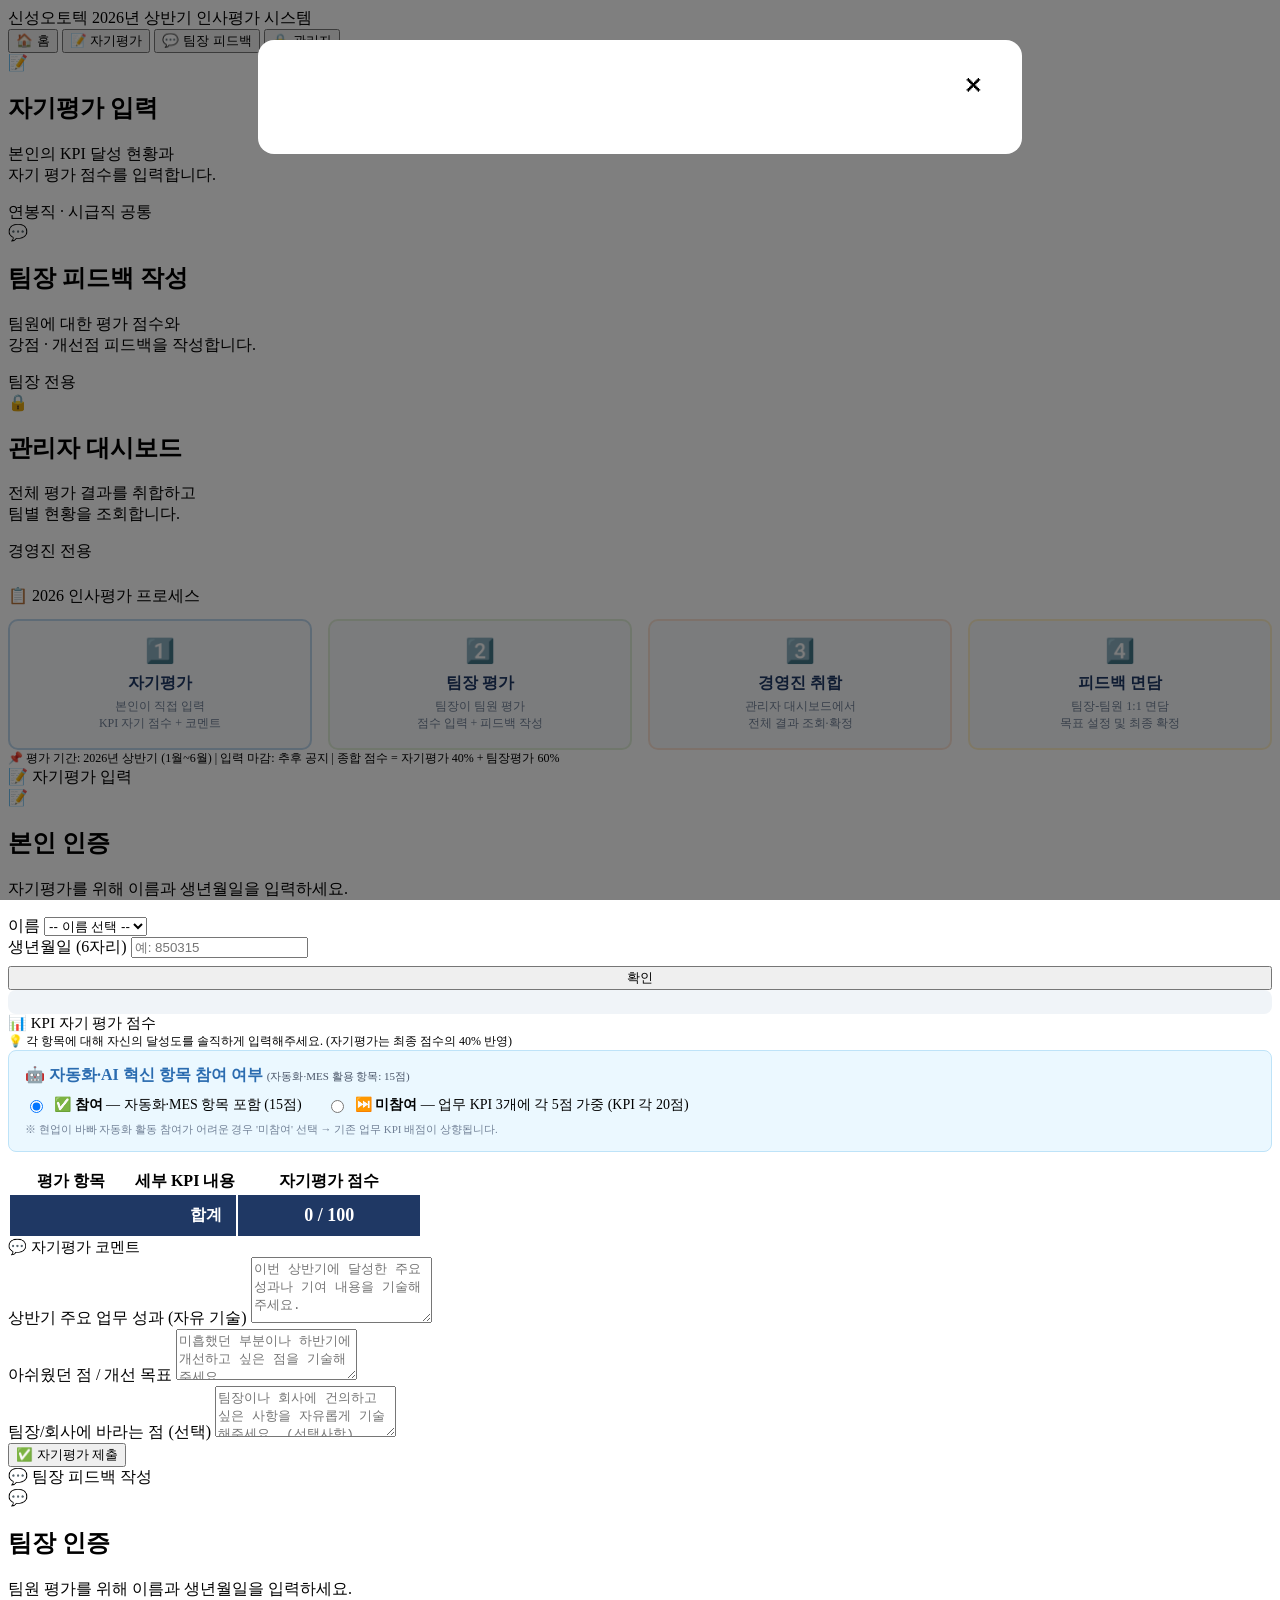
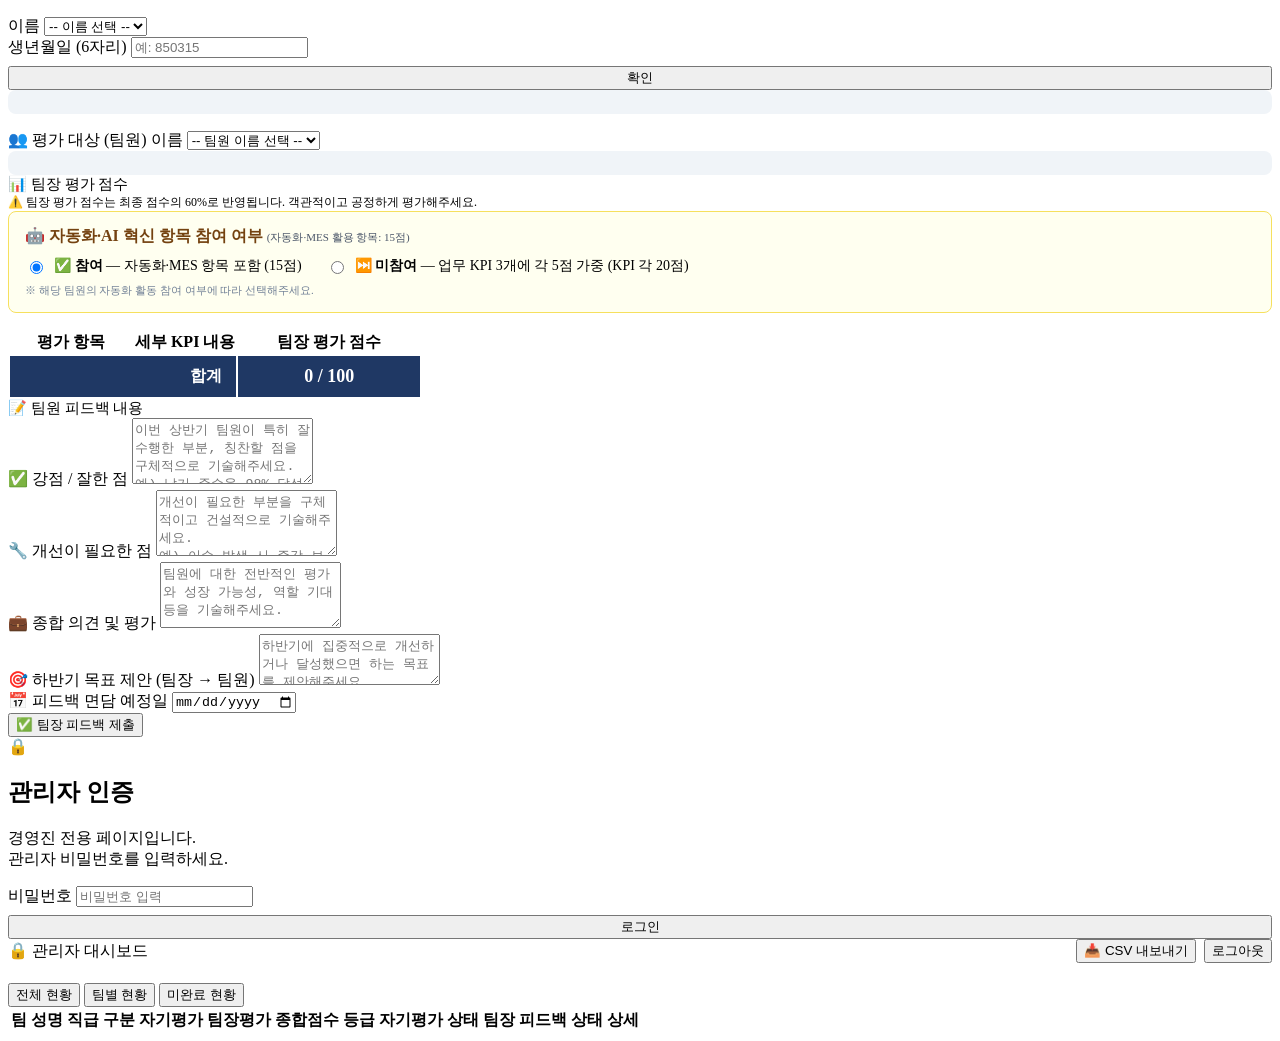
==== eval/index.html @ 7900b5b1 "feat: 인증 시스템 추가 (이름+생년월일) - 자기평가: 이름+생년월일 인증 후 본인 평가 폼만 표시 - 팀장 피드백: 이름+생년월일 인증 (팀장 권한 확인) 후 팀원 평가 -" ====
<!DOCTYPE html>
<html lang="ko">
<head>
  <meta charset="UTF-8">
  <meta name="viewport" content="width=device-width, initial-scale=1.0">
  <title>신성오토텍 2026 인사평가 시스템</title>
  <link rel="stylesheet" href="style.css">
</head>
<body>

<!-- ── 헤더 ─────────────────────────────────────── -->
<header>
  <div class="logo">
    신성오토텍
    <span>2026년 상반기 인사평가 시스템</span>
  </div>
  <nav>
    <button class="active" onclick="showPage('home')">🏠 홈</button>
    <button onclick="showPage('self')">📝 자기평가</button>
    <button onclick="showPage('manager')">💬 팀장 피드백</button>
    <button onclick="showPage('admin')">🔒 관리자</button>
  </nav>
</header>

<!-- ══════════════════════════════════════════════ -->
<!-- 홈 화면                                        -->
<!-- ══════════════════════════════════════════════ -->
<main id="page-home">
  <div class="home-grid">
    <div class="home-card self" onclick="showPage('self')">
      <div class="icon">📝</div>
      <h2>자기평가 입력</h2>
      <p>본인의 KPI 달성 현황과<br>자기 평가 점수를 입력합니다.</p>
      <div class="badge">연봉직 · 시급직 공통</div>
    </div>
    <div class="home-card manager" onclick="showPage('manager')">
      <div class="icon">💬</div>
      <h2>팀장 피드백 작성</h2>
      <p>팀원에 대한 평가 점수와<br>강점 · 개선점 피드백을 작성합니다.</p>
      <div class="badge">팀장 전용</div>
    </div>
    <div class="home-card admin" onclick="showPage('admin')">
      <div class="icon">🔒</div>
      <h2>관리자 대시보드</h2>
      <p>전체 평가 결과를 취합하고<br>팀별 현황을 조회합니다.</p>
      <div class="badge">경영진 전용</div>
    </div>
  </div>

  <!-- 평가 프로세스 안내 -->
  <div class="card" style="margin-top:24px;">
    <div class="section-title" style="font-size:16px;">📋 2026 인사평가 프로세스</div>
    <div style="display:grid;grid-template-columns:repeat(4,1fr);gap:16px;margin-top:12px;">
      <div style="text-align:center;padding:16px;background:#f8fafc;border-radius:10px;border:2px solid #BDD7EE;">
        <div style="font-size:24px;">1️⃣</div>
        <div style="font-weight:bold;color:#1F3864;margin-top:8px;">자기평가</div>
        <div style="font-size:12px;color:#718096;margin-top:4px;">본인이 직접 입력<br>KPI 자기 점수 + 코멘트</div>
      </div>
      <div style="text-align:center;padding:16px;background:#f8fafc;border-radius:10px;border:2px solid #E2EFDA;">
        <div style="font-size:24px;">2️⃣</div>
        <div style="font-weight:bold;color:#1F3864;margin-top:8px;">팀장 평가</div>
        <div style="font-size:12px;color:#718096;margin-top:4px;">팀장이 팀원 평가<br>점수 입력 + 피드백 작성</div>
      </div>
      <div style="text-align:center;padding:16px;background:#f8fafc;border-radius:10px;border:2px solid #FCE4D6;">
        <div style="font-size:24px;">3️⃣</div>
        <div style="font-weight:bold;color:#1F3864;margin-top:8px;">경영진 취합</div>
        <div style="font-size:12px;color:#718096;margin-top:4px;">관리자 대시보드에서<br>전체 결과 조회·확정</div>
      </div>
      <div style="text-align:center;padding:16px;background:#f8fafc;border-radius:10px;border:2px solid #FFF2CC;">
        <div style="font-size:24px;">4️⃣</div>
        <div style="font-weight:bold;color:#1F3864;margin-top:8px;">피드백 면담</div>
        <div style="font-size:12px;color:#718096;margin-top:4px;">팀장-팀원 1:1 면담<br>목표 설정 및 최종 확정</div>
      </div>
    </div>
    <div class="alert alert-info mt-16" style="font-size:12px;">
      📌 평가 기간: 2026년 상반기 (1월~6월) | 입력 마감: 추후 공지 |
      종합 점수 = 자기평가 40% + 팀장평가 60%
    </div>
  </div>
</main>

<!-- ══════════════════════════════════════════════ -->
<!-- 자기평가 입력                                   -->
<!-- ══════════════════════════════════════════════ -->
<main id="page-self" class="hidden">
  <div class="section-title">📝 자기평가 입력</div>

  <!-- 인증 화면 -->
  <div id="self-auth" class="login-wrap">
    <div class="icon">📝</div>
    <h2>본인 인증</h2>
    <p>자기평가를 위해 이름과 생년월일을 입력하세요.</p>
    <div class="form-group" style="text-align:left;">
      <label>이름</label>
      <select id="self-auth-name">
        <option value="">-- 이름 선택 --</option>
      </select>
    </div>
    <div class="form-group" style="text-align:left;">
      <label>생년월일 (6자리)</label>
      <input type="password" id="self-auth-birth" placeholder="예: 850315" maxlength="6"
        onkeydown="if(event.key==='Enter')verifySelf()">
    </div>
    <button class="btn btn-primary" style="width:100%;margin-top:8px;" onclick="verifySelf()">확인</button>
    <div id="self-auth-err" class="hidden alert alert-error mt-8"></div>
  </div>

  <!-- 인증 후 평가 폼 -->
  <div id="self-verified" class="hidden">
    <div class="card">
      <div id="self-person-info" style="background:#f0f4f8;padding:12px 16px;border-radius:8px;font-size:13px;color:#4a5568;"></div>
    </div>

  <div id="self-form-container" class="hidden">
    <div class="card">
      <div class="section-title" style="font-size:15px;">📊 KPI 자기 평가 점수</div>
      <div class="alert alert-info" style="font-size:12px;">
        💡 각 항목에 대해 자신의 달성도를 솔직하게 입력해주세요. (자기평가는 최종 점수의 40% 반영)
      </div>

      <!-- 자동화 항목 선택 토글 (연봉직만 표시) -->
      <div id="self-auto-toggle" class="hidden" style="background:#EBF8FF;border:1px solid #BEE3F8;border-radius:8px;padding:14px 16px;margin-bottom:16px;">
        <div style="font-weight:600;color:#2B6CB0;margin-bottom:10px;">🤖 자동화·AI 혁신 항목 참여 여부 <span style="font-size:11px;font-weight:400;color:#4a5568;">(자동화·MES 활용 항목: 15점)</span></div>
        <div style="display:flex;gap:24px;align-items:center;flex-wrap:wrap;">
          <label style="display:flex;align-items:center;gap:8px;cursor:pointer;font-size:14px;">
            <input type="radio" name="self-auto" value="yes" checked onchange="onAutoToggle('self')">
            <span>✅ <strong>참여</strong> — 자동화·MES 항목 포함 (15점)</span>
          </label>
          <label style="display:flex;align-items:center;gap:8px;cursor:pointer;font-size:14px;">
            <input type="radio" name="self-auto" value="no" onchange="onAutoToggle('self')">
            <span>⏭️ <strong>미참여</strong> — 업무 KPI 3개에 각 5점 가중 (KPI 각 20점)</span>
          </label>
        </div>
        <div style="font-size:11px;color:#718096;margin-top:8px;">※ 현업이 바빠 자동화 활동 참여가 어려운 경우 '미참여' 선택 → 기존 업무 KPI 배점이 상향됩니다.</div>
      </div>

      <table class="kpi-table" id="self-kpi-table">
        <thead>
          <tr>
            <th style="width:30%">평가 항목</th>
            <th>세부 KPI 내용</th>
            <th style="width:180px;text-align:center;">자기평가 점수</th>
          </tr>
        </thead>
        <tbody id="self-kpi-body"></tbody>
        <tfoot>
          <tr style="background:#1F3864;color:white;">
            <td colspan="2" style="text-align:right;padding:10px 14px;font-weight:bold;">합계</td>
            <td style="text-align:center;font-size:18px;font-weight:bold;" id="self-total-display">0 / 100</td>
          </tr>
        </tfoot>
      </table>
    </div>

    <div class="card">
      <div class="section-title" style="font-size:15px;">💬 자기평가 코멘트</div>
      <div class="form-group">
        <label>상반기 주요 업무 성과 (자유 기술)</label>
        <textarea id="self-achievement" rows="4" placeholder="이번 상반기에 달성한 주요 성과나 기여 내용을 기술해주세요."></textarea>
      </div>
      <div class="form-group">
        <label>아쉬웠던 점 / 개선 목표</label>
        <textarea id="self-improvement" rows="3" placeholder="미흡했던 부분이나 하반기에 개선하고 싶은 점을 기술해주세요."></textarea>
      </div>
      <div class="form-group">
        <label>팀장/회사에 바라는 점 (선택)</label>
        <textarea id="self-request" rows="3" placeholder="팀장이나 회사에 건의하고 싶은 사항을 자유롭게 기술해주세요. (선택사항)"></textarea>
      </div>
    </div>

    <div class="text-right">
      <button class="btn btn-success" onclick="submitSelfEval()">✅ 자기평가 제출</button>
    </div>
    <div id="self-submit-msg" class="hidden mt-16"></div>
  </div>
  </div><!-- /self-verified -->
</main>

<!-- ══════════════════════════════════════════════ -->
<!-- 팀장 피드백                                     -->
<!-- ══════════════════════════════════════════════ -->
<main id="page-manager" class="hidden">
  <div class="section-title">💬 팀장 피드백 작성</div>

  <!-- 인증 화면 -->
  <div id="mgr-auth" class="login-wrap">
    <div class="icon">💬</div>
    <h2>팀장 인증</h2>
    <p>팀원 평가를 위해 이름과 생년월일을 입력하세요.</p>
    <div class="form-group" style="text-align:left;">
      <label>이름</label>
      <select id="mgr-auth-name">
        <option value="">-- 이름 선택 --</option>
      </select>
    </div>
    <div class="form-group" style="text-align:left;">
      <label>생년월일 (6자리)</label>
      <input type="password" id="mgr-auth-birth" placeholder="예: 850315" maxlength="6"
        onkeydown="if(event.key==='Enter')verifyManager()">
    </div>
    <button class="btn btn-primary" style="width:100%;margin-top:8px;" onclick="verifyManager()">확인</button>
    <div id="mgr-auth-err" class="hidden alert alert-error mt-8"></div>
  </div>

  <!-- 인증 후 평가 폼 -->
  <div id="mgr-verified" class="hidden">
    <div class="card">
      <div id="mgr-evaluator-info" style="background:#f0f4f8;padding:12px 16px;border-radius:8px;font-size:13px;color:#4a5568;margin-bottom:16px;"></div>
      <div class="form-group">
        <label>👥 평가 대상 (팀원) 이름</label>
        <select id="mgr-target-select" onchange="loadManagerForm()">
          <option value="">-- 팀원 이름 선택 --</option>
        </select>
      </div>
      <div id="mgr-person-info" class="hidden" style="background:#f0f4f8;padding:12px 16px;border-radius:8px;font-size:13px;color:#4a5568;"></div>
    </div>

  <div id="mgr-form-container" class="hidden">
    <!-- 팀장 평가 점수 -->
    <div class="card">
      <div class="section-title" style="font-size:15px;">📊 팀장 평가 점수</div>
      <div class="alert alert-warning" style="font-size:12px;">
        ⚠️ 팀장 평가 점수는 최종 점수의 60%로 반영됩니다. 객관적이고 공정하게 평가해주세요.
      </div>

      <!-- 자동화 항목 선택 토글 (연봉직만 표시) -->
      <div id="mgr-auto-toggle" class="hidden" style="background:#FFFFF0;border:1px solid #F6E05E;border-radius:8px;padding:14px 16px;margin-bottom:16px;">
        <div style="font-weight:600;color:#744210;margin-bottom:10px;">🤖 자동화·AI 혁신 항목 참여 여부 <span style="font-size:11px;font-weight:400;color:#4a5568;">(자동화·MES 활용 항목: 15점)</span></div>
        <div style="display:flex;gap:24px;align-items:center;flex-wrap:wrap;">
          <label style="display:flex;align-items:center;gap:8px;cursor:pointer;font-size:14px;">
            <input type="radio" name="mgr-auto" value="yes" checked onchange="onAutoToggle('mgr')">
            <span>✅ <strong>참여</strong> — 자동화·MES 항목 포함 (15점)</span>
          </label>
          <label style="display:flex;align-items:center;gap:8px;cursor:pointer;font-size:14px;">
            <input type="radio" name="mgr-auto" value="no" onchange="onAutoToggle('mgr')">
            <span>⏭️ <strong>미참여</strong> — 업무 KPI 3개에 각 5점 가중 (KPI 각 20점)</span>
          </label>
        </div>
        <div style="font-size:11px;color:#718096;margin-top:8px;">※ 해당 팀원의 자동화 활동 참여 여부에 따라 선택해주세요.</div>
      </div>

      <table class="kpi-table" id="mgr-kpi-table">
        <thead>
          <tr>
            <th style="width:30%">평가 항목</th>
            <th>세부 KPI 내용</th>
            <th style="width:180px;text-align:center;">팀장 평가 점수</th>
          </tr>
        </thead>
        <tbody id="mgr-kpi-body"></tbody>
        <tfoot>
          <tr style="background:#1F3864;color:white;">
            <td colspan="2" style="text-align:right;padding:10px 14px;font-weight:bold;">합계</td>
            <td style="text-align:center;font-size:18px;font-weight:bold;" id="mgr-total-display">0 / 100</td>
          </tr>
        </tfoot>
      </table>
    </div>

    <!-- 팀장 피드백 텍스트 -->
    <div class="card">
      <div class="section-title" style="font-size:15px;">📝 팀원 피드백 내용</div>

      <div class="form-group">
        <label>✅ 강점 / 잘한 점</label>
        <textarea id="mgr-strengths" rows="4"
          placeholder="이번 상반기 팀원이 특히 잘 수행한 부분, 칭찬할 점을 구체적으로 기술해주세요.
예) 납기 준수율 98% 달성으로 고객 불만 0건 유지, MES 데이터 정확도 향상에 크게 기여함"></textarea>
      </div>

      <div class="form-group">
        <label>🔧 개선이 필요한 점</label>
        <textarea id="mgr-improvements" rows="4"
          placeholder="개선이 필요한 부분을 구체적이고 건설적으로 기술해주세요.
예) 이슈 발생 시 즉각 보고보다는 자체 해결을 시도하는 경향이 있어 공유 속도 개선 필요"></textarea>
      </div>

      <div class="form-group">
        <label>💼 종합 의견 및 평가</label>
        <textarea id="mgr-overall" rows="4"
          placeholder="팀원에 대한 전반적인 평가와 성장 가능성, 역할 기대 등을 기술해주세요."></textarea>
      </div>

      <div class="form-group">
        <label>🎯 하반기 목표 제안 (팀장 → 팀원)</label>
        <textarea id="mgr-goals" rows="3"
          placeholder="하반기에 집중적으로 개선하거나 달성했으면 하는 목표를 제안해주세요.
예) ① 외주 발주 리드타임 20% 단축  ② MES 활용률 90% 이상 유지"></textarea>
      </div>

      <!-- 면담 일정 -->
      <div class="form-group">
        <label>📅 피드백 면담 예정일</label>
        <input type="date" id="mgr-interview-date">
      </div>
    </div>

    <div class="text-right">
      <button class="btn btn-success" onclick="submitManagerFeedback()">✅ 팀장 피드백 제출</button>
    </div>
    <div id="mgr-submit-msg" class="hidden mt-16"></div>
  </div>
  </div><!-- /mgr-verified -->
</main>

<!-- ══════════════════════════════════════════════ -->
<!-- 관리자 대시보드                                  -->
<!-- ══════════════════════════════════════════════ -->
<main id="page-admin" class="hidden">

  <!-- 로그인 화면 -->
  <div id="admin-login" class="login-wrap">
    <div class="icon">🔒</div>
    <h2>관리자 인증</h2>
    <p>경영진 전용 페이지입니다.<br>관리자 비밀번호를 입력하세요.</p>
    <div class="form-group" style="text-align:left;">
      <label>비밀번호</label>
      <input type="password" id="admin-pw" placeholder="비밀번호 입력"
        onkeydown="if(event.key==='Enter')adminLogin()">
    </div>
    <button class="btn btn-primary" style="width:100%;margin-top:8px;" onclick="adminLogin()">로그인</button>
    <div id="admin-login-err" class="hidden alert alert-error mt-8"></div>
  </div>

  <!-- 대시보드 -->
  <div id="admin-dashboard" class="hidden">

    <div style="display:flex;justify-content:space-between;align-items:center;margin-bottom:20px;">
      <div class="section-title" style="margin-bottom:0;">🔒 관리자 대시보드</div>
      <div style="display:flex;gap:8px;">
        <button class="btn btn-outline btn-sm" onclick="exportCSV()">📥 CSV 내보내기</button>
        <button class="btn btn-warning btn-sm" onclick="adminLogout()">로그아웃</button>
      </div>
    </div>

    <!-- 진행 현황 -->
    <div id="admin-status-bar"></div>

    <!-- 통계 카드 -->
    <div class="admin-stats" id="admin-stats"></div>

    <!-- 탭 -->
    <div class="tabs">
      <button class="tab active" onclick="showAdminTab('all')">전체 현황</button>
      <button class="tab" onclick="showAdminTab('team')">팀별 현황</button>
      <button class="tab" onclick="showAdminTab('incomplete')">미완료 현황</button>
    </div>

    <!-- 전체 현황 테이블 -->
    <div id="admin-tab-all" class="card" style="overflow-x:auto;padding:0;">
      <table class="result-table" id="admin-all-table">
        <thead>
          <tr>
            <th>팀</th><th>성명</th><th>직급</th><th>구분</th>
            <th>자기평가</th><th>팀장평가</th><th>종합점수</th><th>등급</th>
            <th>자기평가 상태</th><th>팀장 피드백 상태</th>
            <th>상세</th>
          </tr>
        </thead>
        <tbody id="admin-all-body"></tbody>
      </table>
    </div>

    <!-- 팀별 현황 -->
    <div id="admin-tab-team" class="hidden">
      <div id="admin-team-content"></div>
    </div>

    <!-- 미완료 현황 -->
    <div id="admin-tab-incomplete" class="hidden">
      <div id="admin-incomplete-content"></div>
    </div>

    <!-- 상세 모달 -->
    <div id="detail-modal" class="hidden" style="
      position:fixed;top:0;left:0;width:100%;height:100%;
      background:rgba(0,0,0,0.5);z-index:1000;overflow-y:auto;">
      <div style="max-width:700px;margin:40px auto;background:white;border-radius:16px;padding:32px;">
        <div style="display:flex;justify-content:space-between;align-items:center;margin-bottom:20px;">
          <h2 id="modal-title" style="color:#1F3864;font-size:18px;"></h2>
          <button onclick="closeModal()" style="background:none;border:none;font-size:20px;cursor:pointer;">✕</button>
        </div>
        <div id="modal-content"></div>
      </div>
    </div>
  </div>
</main>

<!-- ══════════════════════════════════════════════ -->
<!-- JavaScript                                      -->
<!-- ══════════════════════════════════════════════ -->
<script src="employees.js"></script>
<script>
// ━━━━━━━━━━━━━━━━━━━━━━━━━━━━━━━━━━━━━━━━━━━━━━
//  Google Apps Script 연동 설정
// ━━━━━━━━━━━━━━━━━━━━━━━━━━━━━━━━━━━━━━━━━━━━━━
// ⚠️ 아래 URL을 본인의 Google Apps Script 웹 앱 URL로 교체하세요
const API_URL = 'https://script.google.com/macros/s/AKfycbziyY3j2JnB69YevEuw2llePTiGo58xx7OzZxs2qzhFDlRB-Mo8vjDxXcd22CAYxP6w/exec';

/** Apps Script GET 요청 (CORS 리다이렉트 대응) */
async function apiGet(action, params = {}) {
  const url = new URL(API_URL);
  url.searchParams.set('action', action);
  Object.entries(params).forEach(([k, v]) => url.searchParams.set(k, v));
  const res = await fetch(url.toString(), { redirect: 'follow' });
  return res.json();
}

/** Apps Script POST 요청 (CORS 리다이렉트 대응) */
async function apiPost(action, body = {}) {
  body.action = action;
  const res = await fetch(API_URL, {
    method: 'POST',
    redirect: 'follow',
    headers: { 'Content-Type': 'text/plain;charset=utf-8' },
    body: JSON.stringify(body)
  });
  return res.json();
}

// 팀별 그룹핑 헬퍼
function getEmployeesByTeam() {
  const teams = {};
  ALL_EMPLOYEES.forEach(e => {
    if (!teams[e.team]) teams[e.team] = [];
    teams[e.team].push(e);
  });
  return teams;
}

// ── 인증 상태 ────────────────────────────────────
let selfVerifiedName = null;   // 자기평가 인증된 사용자
let mgrVerifiedName = null;    // 팀장 인증된 사용자

// ── 페이지 전환 ──────────────────────────────────
function showPage(page) {
  ['home','self','manager','admin'].forEach(p => {
    document.getElementById('page-'+p).classList.toggle('hidden', p !== page);
  });
  document.querySelectorAll('header nav button').forEach((btn, i) => {
    btn.classList.toggle('active', ['home','self','manager','admin'][i] === page);
  });
  if (page === 'self') initSelfAuthPage();
  if (page === 'manager') initMgrAuthPage();
}

// ── 관리자 대시보드 현황바 ─────────────────────────
async function loadAdminStatusBar() {
  try {
    const result = await apiGet('status');
    const data = result.data || {};
    const total = ALL_EMPLOYEES.length;
    let selfDone = 0, mgrDone = 0;
    ALL_EMPLOYEES.forEach(e => {
      if (data[e.name]?.selfDone) selfDone++;
      if (data[e.name]?.managerDone) mgrDone++;
    });
    document.getElementById('admin-status-bar').innerHTML = `
      <div class="status-summary">
        <div class="stat"><div class="num">${total}</div><div class="label">전체 인원</div></div>
        <div class="stat"><div class="num" style="color:#2E75B6">${selfDone}</div><div class="label">자기평가 완료</div></div>
        <div class="stat"><div class="num" style="color:#70AD47">${mgrDone}</div><div class="label">팀장 피드백 완료</div></div>
        <div class="progress-bar-wrap">
          <div class="pb-label">자기평가 진행률 (${selfDone}/${total})</div>
          <div class="progress-bar"><div class="fill self" style="width:${Math.round(selfDone/total*100)}%"></div></div>
          <div class="pb-label">팀장 피드백 진행률 (${mgrDone}/${total})</div>
          <div class="progress-bar"><div class="fill mgr" style="width:${Math.round(mgrDone/total*100)}%"></div></div>
        </div>
      </div>`;
  } catch(e) { /* 조용히 실패 */ }
}

// ── 자기평가 인증 페이지 초기화 ────────────────────
function initSelfAuthPage() {
  const sel = document.getElementById('self-auth-name');
  if (sel.options.length > 1) return;
  ALL_EMPLOYEES.forEach(e => {
    const opt = document.createElement('option');
    opt.value = e.name;
    opt.textContent = `${e.name} (${e.team} / ${e.rank})`;
    sel.appendChild(opt);
  });
}

async function verifySelf() {
  const name = document.getElementById('self-auth-name').value;
  const birth = document.getElementById('self-auth-birth').value;
  if (!name) return alert('이름을 선택해주세요.');
  if (!birth || birth.length !== 6) return alert('생년월일 6자리를 입력해주세요.');

  const errEl = document.getElementById('self-auth-err');
  errEl.classList.add('hidden');

  try {
    const result = await apiPost('verify', { name, birthdate: birth });
    if (result.success) {
      selfVerifiedName = name;
      document.getElementById('self-auth').classList.add('hidden');
      document.getElementById('self-verified').classList.remove('hidden');
      loadSelfFormForUser(name);
    } else {
      errEl.textContent = '❌ ' + (result.error || '인증 실패');
      errEl.classList.remove('hidden');
    }
  } catch(e) {
    errEl.textContent = '❌ 서버 연결 오류';
    errEl.classList.remove('hidden');
  }
}

function loadSelfFormForUser(name) {
  const emp = getEmployee(name);
  if (!emp) return;

  document.getElementById('self-person-info').innerHTML = `
    <span class="tag tag-${emp.type}">${emp.type === 'annual' ? '연봉직' : '시급직'}</span>
    <strong style="margin-left:8px;">${emp.name}</strong> ${emp.rank} — ${emp.team}`;
  document.getElementById('self-form-container').classList.remove('hidden');

  const autoToggle = document.getElementById('self-auto-toggle');
  if (emp.type === 'annual') {
    autoToggle.classList.remove('hidden');
    document.querySelector('input[name="self-auto"][value="yes"]').checked = true;
  } else {
    autoToggle.classList.add('hidden');
  }

  const criteria = getEffectiveCriteria(emp, 'self');
  renderKpiTable('self-kpi-body', 'self-total-display', criteria, 'self');
  document.getElementById('self-submit-msg').classList.add('hidden');
}

function renderKpiTable(tbodyId, totalId, criteria, prefix) {
  const tbody = document.getElementById(tbodyId);
  tbody.innerHTML = '';
  criteria.forEach(item => {
    const catClass = item.category
      ? item.category.replace(' ', '')
      : (item.id.startsWith('h') ? '사훈ESG' : '직무역량');
    const grades = [
      { g:'S', label:'탁월', pct:1.0,  color:'#1a6634' },
      { g:'A', label:'우수', pct:0.8,  color:'#2E75B6' },
      { g:'B', label:'양호', pct:0.6,  color:'#5a6ea8' },
      { g:'C', label:'보통', pct:0.4,  color:'#7F6000' },
      { g:'D', label:'미흡', pct:0.2,  color:'#C00000' },
    ];
    const gradeButtons = grades.map(gd => {
      const pts = Math.round(item.max * gd.pct);
      return `<button class="grade-btn" data-grade="${gd.g}" data-pts="${pts}"
        style="--gc:${gd.color}"
        onclick="selectGrade('${prefix}','${item.id}',${pts},this)">
        <span class="g-letter">${gd.g}</span>
        <span class="g-label">${gd.label}</span>
        <span class="g-pts">${pts}점</span>
      </button>`;
    }).join('');

    tbody.insertAdjacentHTML('beforeend', `
      <tr>
        <td>
          <span class="category-badge ${catClass}">${item.label}</span>
          <div style="font-size:10px;color:#a0aec0;margin-top:4px;">만점 ${item.max}점</div>
        </td>
        <td style="color:#4a5568;font-size:12px;">${item.desc}</td>
        <td>
          <div class="grade-row">${gradeButtons}</div>
          <div class="grade-selected" id="${prefix}-selected-${item.id}">
            — 미선택 —
          </div>
          <input type="hidden" id="${prefix}-input-${item.id}" value="0">
        </td>
      </tr>`);
  });
  updateTotal(prefix, totalId, criteria);
}

function selectGrade(prefix, id, pts, btn) {
  const row = btn.closest('tr');
  row.querySelectorAll('.grade-btn').forEach(b => b.classList.remove('selected'));
  btn.classList.add('selected');

  document.getElementById(`${prefix}-input-${id}`).value = pts;

  const selEl = document.getElementById(`${prefix}-selected-${id}`);
  const grade = btn.dataset.grade;
  const gradeColors = {S:'#1a6634',A:'#2E75B6',B:'#5a6ea8',C:'#7F6000',D:'#C00000'};
  selEl.innerHTML = `<span style="color:${gradeColors[grade]};font-weight:700;">${grade}등급</span> <span style="color:#555;">${pts}점 선택됨</span>`;

  updateTotal(prefix, prefix === 'self' ? 'self-total-display' : 'mgr-total-display',
    getCurrentCriteria(prefix));
}

function getCurrentCriteria(prefix) {
  const name = prefix === 'self' ? selfVerifiedName : document.getElementById('mgr-target-select').value;
  const emp = getEmployee(name);
  if (!emp) return [];
  return getEffectiveCriteria(emp, prefix);
}

function getEffectiveCriteria(emp, prefix) {
  if (emp.type !== 'annual') return HOURLY_CRITERIA;

  const radioName = prefix === 'self' ? 'self-auto' : 'mgr-auto';
  const autoRadio = document.querySelector(`input[name="${radioName}"]:checked`);
  const isAuto = !autoRadio || autoRadio.value === 'yes';

  if (isAuto) return emp.kpis;

  return emp.kpis
    .filter(item => item.id !== 'mes')
    .map(item => {
      if (['kpi1','kpi2','kpi3'].includes(item.id)) {
        return { ...item, max: item.max + 5 };
      }
      return item;
    });
}

function onAutoToggle(prefix) {
  const name = prefix === 'self' ? selfVerifiedName : document.getElementById('mgr-target-select').value;
  const emp = getEmployee(name);
  if (!emp || emp.type !== 'annual') return;

  const tbodyId = prefix === 'self' ? 'self-kpi-body' : 'mgr-kpi-body';
  const totalId = prefix === 'self' ? 'self-total-display' : 'mgr-total-display';
  const criteria = getEffectiveCriteria(emp, prefix);
  renderKpiTable(tbodyId, totalId, criteria, prefix);
}

function updateTotal(prefix, totalId, criteria) {
  let total = 0, maxTotal = 0;
  criteria.forEach(item => {
    total += parseInt(document.getElementById(`${prefix}-input-${item.id}`)?.value || 0);
    maxTotal += item.max;
  });
  const el = document.getElementById(totalId);
  if (el) {
    el.textContent = `${total} / ${maxTotal}`;
    el.style.color = total >= 90 ? '#375623' : total >= 75 ? '#2E75B6' : total >= 60 ? '#7F6000' : '#E53E3E';
  }
}

// ── 자기평가 제출 ────────────────────────────────
async function submitSelfEval() {
  const name = selfVerifiedName;
  const emp = getEmployee(name);
  if (!emp) return alert('인증 정보가 없습니다. 다시 로그인해주세요.');

  const criteria = getEffectiveCriteria(emp, 'self');
  const scores = {};
  criteria.forEach(item => {
    scores[item.id] = parseInt(document.getElementById(`self-input-${item.id}`)?.value || 0);
  });

  const autoRadio = document.querySelector('input[name="self-auto"]:checked');
  const autoParticipation = emp.type !== 'annual' ? null : (!autoRadio || autoRadio.value === 'yes');

  const payload = {
    name,
    team: emp.team,
    rank: emp.rank,
    type: emp.type,
    scores,
    autoParticipation,
    comment: {
      achievement: document.getElementById('self-achievement').value,
      improvement: document.getElementById('self-improvement').value,
      request:     document.getElementById('self-request').value,
    },
    timestamp: new Date().toISOString()
  };

  try {
    const result = await apiPost('self-eval', payload);
    const msgEl = document.getElementById('self-submit-msg');
    if (result.success) {
      msgEl.className = 'alert alert-success';
      msgEl.textContent = `✅ ${result.message}`;
      msgEl.classList.remove('hidden');
      window.scrollTo(0, 0);
    } else {
      msgEl.className = 'alert alert-error';
      msgEl.textContent = `❌ 오류: ${result.error}`;
      msgEl.classList.remove('hidden');
    }
  } catch(e) {
    alert('서버 연결 오류. Google Apps Script 웹 앱 URL을 확인하세요.\n\n' + e.message);
  }
}

// ── 팀장 인증 페이지 초기화 ─────────────────────
function initMgrAuthPage() {
  const sel = document.getElementById('mgr-auth-name');
  if (sel.options.length > 1) return;
  ALL_EMPLOYEES.forEach(e => {
    const opt = document.createElement('option');
    opt.value = e.name;
    opt.textContent = `${e.name} (${e.team} / ${e.rank})`;
    sel.appendChild(opt);
  });
}

async function verifyManager() {
  const name = document.getElementById('mgr-auth-name').value;
  const birth = document.getElementById('mgr-auth-birth').value;
  if (!name) return alert('이름을 선택해주세요.');
  if (!birth || birth.length !== 6) return alert('생년월일 6자리를 입력해주세요.');

  const errEl = document.getElementById('mgr-auth-err');
  errEl.classList.add('hidden');

  try {
    const result = await apiPost('verify', { name, birthdate: birth });
    if (result.success) {
      if (result.role !== '팀장') {
        errEl.textContent = '❌ 팀장 권한이 없습니다. 관리자에게 문의하세요.';
        errEl.classList.remove('hidden');
        return;
      }
      mgrVerifiedName = name;
      document.getElementById('mgr-auth').classList.add('hidden');
      document.getElementById('mgr-verified').classList.remove('hidden');
      loadManagerTargetList(name);
    } else {
      errEl.textContent = '❌ ' + (result.error || '인증 실패');
      errEl.classList.remove('hidden');
    }
  } catch(e) {
    errEl.textContent = '❌ 서버 연결 오류';
    errEl.classList.remove('hidden');
  }
}

function loadManagerTargetList(evaluatorName) {
  const emp = getEmployee(evaluatorName);
  document.getElementById('mgr-evaluator-info').innerHTML = `
    <strong>👤 평가자:</strong>
    <span class="tag tag-${emp.type}">${emp.type === 'annual' ? '연봉직' : '시급직'}</span>
    <strong style="margin-left:8px;">${emp.name}</strong> ${emp.rank} — ${emp.team}`;

  // 팀원 목록 생성 (같은 팀 우선, 나머지 전체)
  const targSel = document.getElementById('mgr-target-select');
  targSel.innerHTML = '<option value="">-- 팀원 이름 선택 --</option>';

  const myTeam = emp.team;
  const teamMembers = ALL_EMPLOYEES.filter(e => e.team === myTeam && e.name !== evaluatorName);
  const others = ALL_EMPLOYEES.filter(e => e.team !== myTeam && e.name !== evaluatorName);

  if (teamMembers.length > 0) {
    const grp1 = document.createElement('optgroup');
    grp1.label = `📌 ${myTeam} (내 팀)`;
    teamMembers.forEach(e => {
      const opt = document.createElement('option');
      opt.value = e.name;
      opt.textContent = `${e.name} (${e.rank})`;
      grp1.appendChild(opt);
    });
    targSel.appendChild(grp1);
  }

  if (others.length > 0) {
    const grp2 = document.createElement('optgroup');
    grp2.label = '기타 부서';
    others.forEach(e => {
      const opt = document.createElement('option');
      opt.value = e.name;
      opt.textContent = `${e.name} (${e.team} / ${e.rank})`;
      grp2.appendChild(opt);
    });
    targSel.appendChild(grp2);
  }
}

function loadManagerForm() {
  const name = document.getElementById('mgr-target-select').value;
  const emp = getEmployee(name);
  if (!emp) {
    document.getElementById('mgr-person-info').classList.add('hidden');
    document.getElementById('mgr-form-container').classList.add('hidden');
    return;
  }

  document.getElementById('mgr-person-info').innerHTML = `
    <span class="tag tag-${emp.type}">${emp.type === 'annual' ? '연봉직' : '시급직'}</span>
    <strong style="margin-left:8px;">${emp.name}</strong> ${emp.rank} — ${emp.team}
    <span style="margin-left:16px;color:#718096;font-size:12px;">※ 평가 대상자의 KPI 항목입니다</span>`;
  document.getElementById('mgr-person-info').classList.remove('hidden');
  document.getElementById('mgr-form-container').classList.remove('hidden');

  const mgrAutoToggle = document.getElementById('mgr-auto-toggle');
  if (emp.type === 'annual') {
    mgrAutoToggle.classList.remove('hidden');
    document.querySelector('input[name="mgr-auto"][value="yes"]').checked = true;
  } else {
    mgrAutoToggle.classList.add('hidden');
  }

  const criteria = getEffectiveCriteria(emp, 'mgr');
  renderKpiTable('mgr-kpi-body', 'mgr-total-display', criteria, 'mgr');
  document.getElementById('mgr-submit-msg').classList.add('hidden');
}

// ── 팀장 피드백 제출 ─────────────────────────────
async function submitManagerFeedback() {
  const evaluatorName = mgrVerifiedName;
  const targetName    = document.getElementById('mgr-target-select').value;
  const emp = getEmployee(targetName);

  if (!evaluatorName) return alert('팀장 인증이 필요합니다. 다시 로그인해주세요.');
  if (!targetName) return alert('평가 대상자(팀원) 이름을 선택해주세요.');

  const criteria = getEffectiveCriteria(emp, 'mgr');
  const scores = {};
  criteria.forEach(item => {
    scores[item.id] = parseInt(document.getElementById(`mgr-input-${item.id}`)?.value || 0);
  });

  const mgrAutoRadio = document.querySelector('input[name="mgr-auto"]:checked');
  const autoParticipation = emp.type !== 'annual' ? null : (!mgrAutoRadio || mgrAutoRadio.value === 'yes');

  const payload = {
    evaluatorName, targetName,
    targetTeam: emp.team,
    targetRank: emp.rank,
    targetType: emp.type,
    scores,
    autoParticipation,
    strengths:     document.getElementById('mgr-strengths').value,
    improvements:  document.getElementById('mgr-improvements').value,
    overall:       document.getElementById('mgr-overall').value,
    goals:         document.getElementById('mgr-goals').value,
    interviewDate: document.getElementById('mgr-interview-date').value,
    timestamp:     new Date().toISOString()
  };

  try {
    const result = await apiPost('manager-feedback', payload);
    const msgEl = document.getElementById('mgr-submit-msg');
    if (result.success) {
      msgEl.className = 'alert alert-success';
      msgEl.textContent = `✅ ${result.message}`;
      msgEl.classList.remove('hidden');
      window.scrollTo(0, 0);
    } else {
      msgEl.className = 'alert alert-error';
      msgEl.textContent = `❌ 오류: ${result.error}`;
      msgEl.classList.remove('hidden');
    }
  } catch(e) {
    alert('서버 연결 오류. Google Apps Script 웹 앱 URL을 확인하세요.\n\n' + e.message);
  }
}

// ── 관리자 로그인 ─────────────────────────────────
let adminToken = null;

async function adminLogin() {
  const pw = document.getElementById('admin-pw').value;
  try {
    const result = await apiPost('admin-login', { password: pw });
    if (result.success) {
      adminToken = result.token;
      document.getElementById('admin-login').classList.add('hidden');
      document.getElementById('admin-dashboard').classList.remove('hidden');
      loadAdminDashboard();
    } else {
      const err = document.getElementById('admin-login-err');
      err.textContent = '❌ ' + (result.error || '비밀번호가 올바르지 않습니다.');
      err.classList.remove('hidden');
    }
  } catch(e) {
    alert('서버 연결 오류. Google Apps Script 웹 앱 URL을 확인하세요.\n\n' + e.message);
  }
}

function adminLogout() {
  adminToken = null;
  document.getElementById('admin-login').classList.remove('hidden');
  document.getElementById('admin-dashboard').classList.add('hidden');
  document.getElementById('admin-pw').value = '';
}

// ── Google Sheets 응답 → 렌더링 형식 변환 ──────────
function transformAdminData(selfEvals, mgrEvals) {
  const evaluations = {};

  selfEvals.forEach(row => {
    const name = row['성명'];
    if (!name) return;
    evaluations[name] = evaluations[name] || {};
    evaluations[name].selfEval = {
      submitted: true,
      scores: {
        mes:  Number(row['MES/자동화']) || 0,
        kpi1: Number(row['KPI1'])      || 0,
        kpi2: Number(row['KPI2'])      || 0,
        kpi3: Number(row['KPI3'])      || 0,
        h1:   Number(row['사훈1'])     || 0,
        h2:   Number(row['사훈2'])     || 0,
        h3:   Number(row['사훈3'])     || 0,
      },
      total: Number(row['합계']) || 0,
      comment: {
        achievement: row['주요성과'] || '',
        improvement: row['아쉬운점'] || '',
        request:     row['건의사항'] || '',
      },
      timestamp: row['제출시간'] || '',
    };
  });

  mgrEvals.forEach(row => {
    const name = row['피평가자'];
    if (!name) return;
    evaluations[name] = evaluations[name] || {};
    evaluations[name].managerEval = {
      submitted: true,
      evaluatorName: row['평가자'] || '',
      scores: {
        mes:  Number(row['MES/자동화']) || 0,
        kpi1: Number(row['KPI1'])      || 0,
        kpi2: Number(row['KPI2'])      || 0,
        kpi3: Number(row['KPI3'])      || 0,
        h1:   Number(row['사훈1'])     || 0,
        h2:   Number(row['사훈2'])     || 0,
        h3:   Number(row['사훈3'])     || 0,
      },
      total:        Number(row['합계']) || 0,
      strengths:    row['강점']      || '',
      improvements: row['개선점']    || '',
      overall:      row['종합의견']  || '',
      goals:        row['하반기목표'] || '',
      interviewDate: row['면담예정일'] || '',
      timestamp:    row['제출시간'] || '',
    };
  });

  return { evaluations };
}

// ── 관리자 대시보드 로드 ──────────────────────────
async function loadAdminDashboard() {
  try {
    loadAdminStatusBar();
    const result = await apiGet('admin-results');
    const data = result.data || { selfEvals: [], mgrEvals: [] };
    const transformed = transformAdminData(data.selfEvals || [], data.mgrEvals || []);
    renderAdminStats(transformed);
    renderAdminAll(transformed);
    renderAdminTeam(transformed);
    renderAdminIncomplete(transformed);
  } catch(e) {
    console.error('[대시보드 로드 오류]', e);
  }
}

function calcScores(evalData) {
  if (!evalData?.submitted) return null;
  if (evalData.total != null) return Number(evalData.total);
  if (!evalData.scores) return null;
  return Object.values(evalData.scores).reduce((a, b) => a + Number(b), 0);
}

function getGrade(score) {
  if (score === null || score === undefined || isNaN(score)) return '-';
  if (score >= 95) return 'S';
  if (score >= 85) return 'A';
  if (score >= 75) return 'B';
  if (score >= 65) return 'C';
  return 'D';
}

function renderAdminStats(data) {
  const total = ALL_EMPLOYEES.length;
  let selfDone = 0, mgrDone = 0, bothDone = 0;
  ALL_EMPLOYEES.forEach(e => {
    const d = data.evaluations[e.name];
    const s = d?.selfEval?.submitted;
    const m = d?.managerEval?.submitted;
    if (s) selfDone++;
    if (m) mgrDone++;
    if (s && m) bothDone++;
  });

  document.getElementById('admin-stats').innerHTML = `
    <div class="admin-stat-card blue">
      <div class="big-num">${total}</div><div class="label">전체 평가 대상</div>
    </div>
    <div class="admin-stat-card green">
      <div class="big-num">${selfDone}</div><div class="label">자기평가 완료</div>
    </div>
    <div class="admin-stat-card orange">
      <div class="big-num">${mgrDone}</div><div class="label">팀장 피드백 완료</div>
    </div>
    <div class="admin-stat-card ${bothDone===total?'green':'red'}">
      <div class="big-num">${bothDone}</div><div class="label">최종 완료 (양쪽 모두)</div>
    </div>`;
}

function renderAdminAll(data) {
  const tbody = document.getElementById('admin-all-body');
  tbody.innerHTML = '';
  ALL_EMPLOYEES.forEach(emp => {
    const d = data.evaluations[emp.name] || {};
    const selfScore = calcScores(d.selfEval);
    const mgrScore  = calcScores(d.managerEval);
    const combined  = (selfScore !== null && mgrScore !== null)
      ? Math.round(selfScore * 0.4 + mgrScore * 0.6) : null;
    const grade = getGrade(combined);

    tbody.insertAdjacentHTML('beforeend', `
      <tr>
        <td>${emp.team}</td>
        <td><strong>${emp.name}</strong></td>
        <td>${emp.rank}</td>
        <td><span class="tag tag-${emp.type}">${emp.type==='annual'?'연봉':'시급'}</span></td>
        <td>${selfScore !== null ? `<span class="score-${getScoreClass(selfScore)}">${selfScore}점</span>` : '-'}</td>
        <td>${mgrScore  !== null ? `<span class="score-${getScoreClass(mgrScore)}">${mgrScore}점</span>`  : '-'}</td>
        <td>${combined  !== null ? `<strong>${combined}점</strong>` : '-'}</td>
        <td>${combined !== null ? `<span class="grade ${grade}">${grade}</span>` : '-'}</td>
        <td>${d.selfEval?.submitted ? '<span class="done-check">✅</span>' : '<span class="pending-icon">⏳</span>'}</td>
        <td>${d.managerEval?.submitted ? '<span class="done-check">✅</span>' : '<span class="pending-icon">⏳</span>'}</td>
        <td><button class="btn btn-outline btn-sm" onclick="showDetail('${emp.name}')">상세</button></td>
      </tr>`);
  });
}

function getScoreClass(s) {
  if (s >= 90) return 'excellent';
  if (s >= 75) return 'good';
  if (s >= 60) return 'average';
  return 'poor';
}

function renderAdminTeam(data) {
  const teams = getEmployeesByTeam();
  let html = '';
  Object.entries(teams).forEach(([team, emps]) => {
    let scores = [];
    emps.forEach(emp => {
      const d = data.evaluations[emp.name] || {};
      const s = calcScores(d.selfEval);
      const m = calcScores(d.managerEval);
      const c = (s !== null && m !== null) ? Math.round(s*0.4+m*0.6) : null;
      if (c !== null) scores.push(c);
    });
    const avg = scores.length ? Math.round(scores.reduce((a,b)=>a+b,0)/scores.length) : '-';
    html += `
      <div class="card" style="margin-bottom:16px;">
        <div style="display:flex;justify-content:space-between;align-items:center;margin-bottom:12px;">
          <strong style="font-size:15px;color:#1F3864;">${team}</strong>
          <span style="font-size:13px;color:#718096;">
            ${emps.length}명 | 팀 평균: <strong style="color:#1F3864;">${avg}점</strong>
          </span>
        </div>
        <div style="display:flex;flex-wrap:wrap;gap:8px;">
          ${emps.map(emp => {
            const d = data.evaluations[emp.name] || {};
            const s = calcScores(d.selfEval);
            const m = calcScores(d.managerEval);
            const c = (s!==null&&m!==null) ? Math.round(s*0.4+m*0.6) : null;
            const g = getGrade(c);
            return `<div style="background:#f8fafc;border:1px solid #e2e8f0;border-radius:8px;padding:10px 14px;min-width:140px;">
              <div style="font-weight:bold;font-size:13px;">${emp.name}</div>
              <div style="font-size:11px;color:#718096;">${emp.rank}</div>
              <div style="margin-top:6px;">
                ${c!==null ? `<span class="grade ${g}" style="font-size:14px;">${g}</span>
                <span style="font-size:13px;margin-left:6px;font-weight:bold;">${c}점</span>` : '<span style="color:#a0aec0;font-size:12px;">미완료</span>'}
              </div>
            </div>`;
          }).join('')}
        </div>
      </div>`;
  });
  document.getElementById('admin-team-content').innerHTML = html;
}

function renderAdminIncomplete(data) {
  const incomplete = ALL_EMPLOYEES.filter(emp => {
    const d = data.evaluations[emp.name] || {};
    return !d.selfEval?.submitted || !d.managerEval?.submitted;
  });

  if (incomplete.length === 0) {
    document.getElementById('admin-incomplete-content').innerHTML =
      '<div class="alert alert-success">🎉 모든 인원의 평가가 완료되었습니다!</div>';
    return;
  }

  let rows = '';
  incomplete.forEach(emp => {
    const d = data.evaluations[emp.name] || {};
    rows += `
      <tr>
        <td>${emp.team}</td><td><strong>${emp.name}</strong></td><td>${emp.rank}</td>
        <td>${d.selfEval?.submitted ? '✅' : '⏳ 미완료'}</td>
        <td>${d.managerEval?.submitted ? '✅' : '⏳ 미완료'}</td>
      </tr>`;
  });

  document.getElementById('admin-incomplete-content').innerHTML = `
    <div class="alert alert-warning">⚠️ 미완료 인원: ${incomplete.length}명</div>
    <div class="card" style="overflow-x:auto;padding:0;">
      <table class="result-table">
        <thead><tr><th>팀</th><th>성명</th><th>직급</th><th>자기평가</th><th>팀장 피드백</th></tr></thead>
        <tbody>${rows}</tbody>
      </table>
    </div>`;
}

// ── 상세 모달 ─────────────────────────────────────
let adminData = null;
async function showDetail(name) {
  if (!adminData) {
    const result = await apiGet('admin-results');
    const data = result.data || { selfEvals: [], mgrEvals: [] };
    adminData = transformAdminData(data.selfEvals || [], data.mgrEvals || []);
  }
  const emp = getEmployee(name);
  const d = adminData.evaluations[name] || {};
  const criteria = emp.type === 'annual' ? emp.kpis : HOURLY_CRITERIA;

  const selfTotal = calcScores(d.selfEval);
  const mgrTotal  = calcScores(d.managerEval);
  const combined  = (selfTotal!==null&&mgrTotal!==null) ? Math.round(selfTotal*0.4+mgrTotal*0.6) : null;

  let kpiRows = '';
  criteria.forEach(item => {
    const ss = d.selfEval?.scores?.[item.id] ?? '-';
    const ms = d.managerEval?.scores?.[item.id] ?? '-';
    kpiRows += `<tr>
      <td>${item.label}</td>
      <td style="text-align:center;">${ss} / ${item.max}</td>
      <td style="text-align:center;">${ms} / ${item.max}</td>
    </tr>`;
  });

  document.getElementById('modal-title').textContent = `${name} (${emp.team} / ${emp.rank}) 상세 결과`;
  document.getElementById('modal-content').innerHTML = `
    <div style="display:grid;grid-template-columns:repeat(3,1fr);gap:12px;margin-bottom:20px;">
      <div style="text-align:center;padding:16px;background:#f0f4f8;border-radius:10px;">
        <div style="font-size:24px;font-weight:bold;color:#2E75B6;">${selfTotal ?? '-'}점</div>
        <div style="font-size:12px;color:#718096;">자기평가 (40%)</div>
      </div>
      <div style="text-align:center;padding:16px;background:#f0f4f8;border-radius:10px;">
        <div style="font-size:24px;font-weight:bold;color:#70AD47;">${mgrTotal ?? '-'}점</div>
        <div style="font-size:12px;color:#718096;">팀장평가 (60%)</div>
      </div>
      <div style="text-align:center;padding:16px;background:#1F3864;border-radius:10px;">
        <div style="font-size:28px;font-weight:bold;color:white;">${combined ?? '-'}점</div>
        <div style="font-size:12px;color:#BDD7EE;">종합 점수 / 등급: ${getGrade(combined)}</div>
      </div>
    </div>

    <table class="kpi-table" style="font-size:12px;">
      <thead>
        <tr><th>항목</th><th>자기평가</th><th>팀장평가</th></tr>
      </thead>
      <tbody>${kpiRows}</tbody>
    </table>

    ${d.selfEval?.comment ? `
    <div style="margin-top:16px;padding:14px;background:#f8fafc;border-radius:8px;">
      <strong>📝 자기평가 코멘트</strong>
      <p style="font-size:13px;margin-top:8px;color:#4a5568;">${d.selfEval.comment.achievement || '-'}</p>
    </div>` : ''}

    ${d.managerEval ? `
    <div style="margin-top:16px;padding:14px;background:#f0fff4;border-radius:8px;">
      <strong>💬 팀장 피드백 (by ${d.managerEval.evaluatorName})</strong>
      <div style="font-size:13px;margin-top:8px;color:#4a5568;">
        <p><strong>강점:</strong> ${d.managerEval.strengths || '-'}</p>
        <p style="margin-top:8px;"><strong>개선점:</strong> ${d.managerEval.improvements || '-'}</p>
        <p style="margin-top:8px;"><strong>종합의견:</strong> ${d.managerEval.overall || '-'}</p>
        <p style="margin-top:8px;"><strong>하반기 목표:</strong> ${d.managerEval.goals || '-'}</p>
      </div>
    </div>` : ''}
  `;

  document.getElementById('detail-modal').classList.remove('hidden');
  adminData = null;
}

function closeModal() {
  document.getElementById('detail-modal').classList.add('hidden');
}

// ── 관리자 탭 전환 ───────────────────────────────
function showAdminTab(tab) {
  ['all','team','incomplete'].forEach(t => {
    document.getElementById('admin-tab-'+t).classList.toggle('hidden', t !== tab);
  });
  document.querySelectorAll('.tabs .tab').forEach((btn, i) => {
    btn.classList.toggle('active', ['all','team','incomplete'][i] === tab);
  });
}

// ── CSV 내보내기 (클라이언트사이드) ─────────────────
async function exportCSV() {
  try {
    const result = await apiGet('admin-results');
    const data = result.data || { selfEvals: [], mgrEvals: [] };
    const transformed = transformAdminData(data.selfEvals || [], data.mgrEvals || []);

    const mgrMap = {};
    (data.mgrEvals || []).forEach(r => { mgrMap[r['피평가자']] = r; });

    let csv = '\uFEFF';
    csv += '팀,성명,직급,구분,자기평가합계,팀장평가합계,종합점수,강점,개선점,종합의견\n';

    ALL_EMPLOYEES.forEach(emp => {
      const d = transformed.evaluations[emp.name] || {};
      const st = calcScores(d.selfEval) || 0;
      const mt = calcScores(d.managerEval) || 0;
      const combined = st && mt ? Math.round(st * 0.4 + mt * 0.6) : '';
      const m = d.managerEval || {};
      const row = [
        emp.team, emp.name, emp.rank, emp.type === 'annual' ? '연봉직' : '시급직',
        st || '', mt || '', combined,
        (m.strengths    ||'').replace(/\n/g,' '),
        (m.improvements ||'').replace(/\n/g,' '),
        (m.overall      ||'').replace(/\n/g,' '),
      ];
      csv += row.map(v => `"${v}"`).join(',') + '\n';
    });

    const blob = new Blob([csv], { type: 'text/csv;charset=utf-8;' });
    const url = URL.createObjectURL(blob);
    const a = document.createElement('a');
    a.href = url;
    a.download = '2026_인사평가결과.csv';
    a.click();
    URL.revokeObjectURL(url);
  } catch(e) {
    alert('CSV 내보내기 실패: ' + e.message);
  }
}

// ── 초기화 ────────────────────────────────────────
window.onload = () => {
  showPage('home');
};
</script>
</body>
</html>
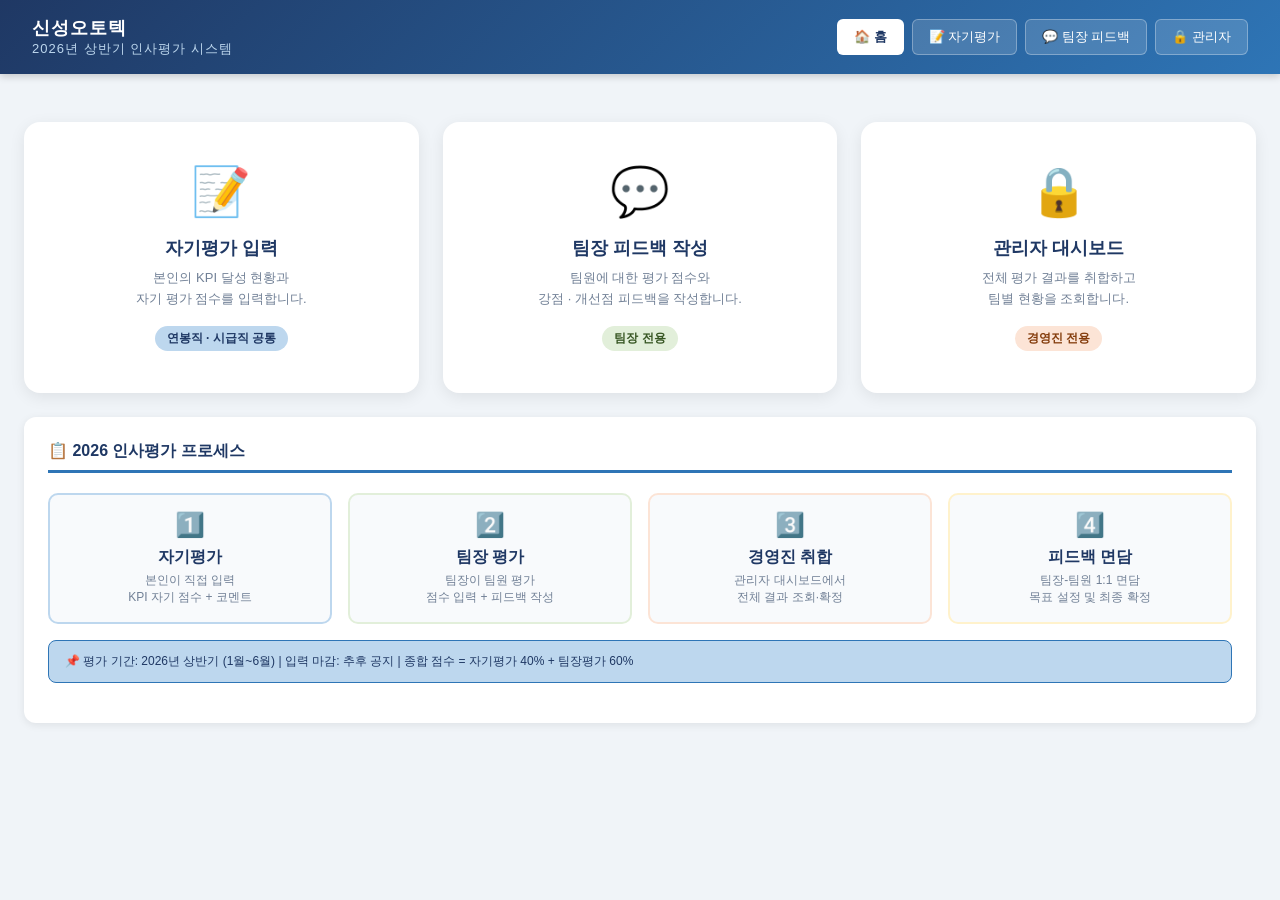
==== commit e1c3d6de: "feat: v2 KPI 평가 체계 적용 + 보너스 시스템 + 채점 툴팁 - KPI 배점 v2: KPI1/2/3 각 20점 + 사훈 40점 = 기본 100점 - 자동화 참여 → 자율" ====
--- a/eval/index.html
+++ b/eval/index.html
@@ -118,21 +118,8 @@
         💡 각 항목에 대해 자신의 달성도를 솔직하게 입력해주세요. (자기평가는 최종 점수의 40% 반영)
       </div>
 
-      <!-- 자동화 항목 선택 토글 (연봉직만 표시) -->
-      <div id="self-auto-toggle" class="hidden" style="background:#EBF8FF;border:1px solid #BEE3F8;border-radius:8px;padding:14px 16px;margin-bottom:16px;">
-        <div style="font-weight:600;color:#2B6CB0;margin-bottom:10px;">🤖 자동화·AI 혁신 항목 참여 여부 <span style="font-size:11px;font-weight:400;color:#4a5568;">(자동화·MES 활용 항목: 15점)</span></div>
-        <div style="display:flex;gap:24px;align-items:center;flex-wrap:wrap;">
-          <label style="display:flex;align-items:center;gap:8px;cursor:pointer;font-size:14px;">
-            <input type="radio" name="self-auto" value="yes" checked onchange="onAutoToggle('self')">
-            <span>✅ <strong>참여</strong> — 자동화·MES 항목 포함 (15점)</span>
-          </label>
-          <label style="display:flex;align-items:center;gap:8px;cursor:pointer;font-size:14px;">
-            <input type="radio" name="self-auto" value="no" onchange="onAutoToggle('self')">
-            <span>⏭️ <strong>미참여</strong> — 업무 KPI 3개에 각 5점 가중 (KPI 각 20점)</span>
-          </label>
-        </div>
-        <div style="font-size:11px;color:#718096;margin-top:8px;">※ 현업이 바빠 자동화 활동 참여가 어려운 경우 '미참여' 선택 → 기존 업무 KPI 배점이 상향됩니다.</div>
-      </div>
+      <!-- 보너스 항목 (연봉직만 표시) -->
+      <div id="self-bonus-section" class="hidden"></div>
 
       <table class="kpi-table" id="self-kpi-table">
         <thead>
@@ -223,21 +210,8 @@
         ⚠️ 팀장 평가 점수는 최종 점수의 60%로 반영됩니다. 객관적이고 공정하게 평가해주세요.
       </div>
 
-      <!-- 자동화 항목 선택 토글 (연봉직만 표시) -->
-      <div id="mgr-auto-toggle" class="hidden" style="background:#FFFFF0;border:1px solid #F6E05E;border-radius:8px;padding:14px 16px;margin-bottom:16px;">
-        <div style="font-weight:600;color:#744210;margin-bottom:10px;">🤖 자동화·AI 혁신 항목 참여 여부 <span style="font-size:11px;font-weight:400;color:#4a5568;">(자동화·MES 활용 항목: 15점)</span></div>
-        <div style="display:flex;gap:24px;align-items:center;flex-wrap:wrap;">
-          <label style="display:flex;align-items:center;gap:8px;cursor:pointer;font-size:14px;">
-            <input type="radio" name="mgr-auto" value="yes" checked onchange="onAutoToggle('mgr')">
-            <span>✅ <strong>참여</strong> — 자동화·MES 항목 포함 (15점)</span>
-          </label>
-          <label style="display:flex;align-items:center;gap:8px;cursor:pointer;font-size:14px;">
-            <input type="radio" name="mgr-auto" value="no" onchange="onAutoToggle('mgr')">
-            <span>⏭️ <strong>미참여</strong> — 업무 KPI 3개에 각 5점 가중 (KPI 각 20점)</span>
-          </label>
-        </div>
-        <div style="font-size:11px;color:#718096;margin-top:8px;">※ 해당 팀원의 자동화 활동 참여 여부에 따라 선택해주세요.</div>
-      </div>
+      <!-- 보너스 항목 (연봉직만 표시) -->
+      <div id="mgr-bonus-section" class="hidden"></div>
 
       <table class="kpi-table" id="mgr-kpi-table">
         <thead>
@@ -517,15 +491,13 @@
     <strong style="margin-left:8px;">${emp.name}</strong> ${emp.rank} — ${emp.team}`;
   document.getElementById('self-form-container').classList.remove('hidden');
 
-  const autoToggle = document.getElementById('self-auto-toggle');
-  if (emp.type === 'annual') {
-    autoToggle.classList.remove('hidden');
-    document.querySelector('input[name="self-auto"][value="yes"]').checked = true;
+  if (emp.type === 'annual' && emp.bonus) {
+    renderBonusSection('self', emp);
   } else {
-    autoToggle.classList.add('hidden');
-  }
-
-  const criteria = getEffectiveCriteria(emp, 'self');
+    document.getElementById('self-bonus-section').classList.add('hidden');
+  }
+
+  const criteria = getEffectiveCriteria(emp);
   renderKpiTable('self-kpi-body', 'self-total-display', criteria, 'self');
   document.getElementById('self-submit-msg').classList.add('hidden');
 }
@@ -534,9 +506,8 @@
   const tbody = document.getElementById(tbodyId);
   tbody.innerHTML = '';
   criteria.forEach(item => {
-    const catClass = item.category
-      ? item.category.replace(' ', '')
-      : (item.id.startsWith('h') ? '사훈ESG' : '직무역량');
+    const catClass = item.id.startsWith('h') || item.id.startsWith('c') ? '사훈ESG' : '직무역량';
+    const guideType = item.id.startsWith('h') || item.id.startsWith('c') ? 'sahun' : 'kpi';
     const grades = [
       { g:'S', label:'탁월', pct:1.0,  color:'#1a6634' },
       { g:'A', label:'우수', pct:0.8,  color:'#2E75B6' },
@@ -546,8 +517,11 @@
     ];
     const gradeButtons = grades.map(gd => {
       const pts = Math.round(item.max * gd.pct);
+      const guide = GRADING_GUIDE[guideType]?.[gd.g] || {};
+      const tooltip = guide.keyword ? `${guide.keyword}\n\n${guide.checklist || ''}` : '';
       return `<button class="grade-btn" data-grade="${gd.g}" data-pts="${pts}"
         style="--gc:${gd.color}"
+        title="${tooltip.replace(/"/g,'&quot;')}"
         onclick="selectGrade('${prefix}','${item.id}',${pts},this)">
         <span class="g-letter">${gd.g}</span>
         <span class="g-label">${gd.label}</span>
@@ -574,6 +548,55 @@
   updateTotal(prefix, totalId, criteria);
 }
 
+/** 보너스 섹션 렌더링 (연봉직만) */
+function renderBonusSection(prefix, emp) {
+  const section = document.getElementById(prefix + '-bonus-section');
+  if (!emp.bonus) { section.classList.add('hidden'); return; }
+  section.classList.remove('hidden');
+  const grades = [
+    { g:'S', pts:5, color:'#1a6634' },
+    { g:'A', pts:4, color:'#2E75B6' },
+    { g:'B', pts:3, color:'#5a6ea8' },
+    { g:'C', pts:2, color:'#7F6000' },
+    { g:'D', pts:1, color:'#C00000' },
+  ];
+  const btns = grades.map(gd => {
+    const guide = GRADING_GUIDE.bonus?.[gd.g] || {};
+    const tooltip = guide.activity ? `${guide.activity}\n조건: ${guide.condition || ''}` : '';
+    return `<button class="grade-btn" data-grade="${gd.g}" data-pts="${gd.pts}"
+      style="--gc:${gd.color}"
+      title="${tooltip.replace(/"/g,'&quot;')}"
+      onclick="selectBonus('${prefix}',${gd.pts},this)">
+      <span class="g-letter">${gd.g}</span>
+      <span class="g-pts">+${gd.pts}점</span>
+    </button>`;
+  }).join('');
+
+  section.innerHTML = `
+    <div style="background:#EBF8FF;border:1px solid #BEE3F8;border-radius:8px;padding:14px 16px;margin-bottom:16px;">
+      <div style="font-weight:600;color:#2B6CB0;margin-bottom:6px;">🚀 자율 혁신 보너스 (+최대 5점)</div>
+      <div style="font-size:12px;color:#4a5568;margin-bottom:10px;"><strong>${emp.bonus.label}</strong> — ${emp.bonus.desc}</div>
+      <div class="grade-row">${btns}
+        <button class="grade-btn" style="--gc:#999" onclick="selectBonus('${prefix}',0,this)">
+          <span class="g-letter">-</span><span class="g-pts">미신청</span>
+        </button>
+      </div>
+      <div class="grade-selected" id="${prefix}-selected-bonus">— 미선택 (미신청 시 0점) —</div>
+      <input type="hidden" id="${prefix}-input-bonus" value="0">
+    </div>`;
+}
+
+function selectBonus(prefix, pts, btn) {
+  const section = btn.closest('div[style*="background"]');
+  section.querySelectorAll('.grade-btn').forEach(b => b.classList.remove('selected'));
+  btn.classList.add('selected');
+  document.getElementById(prefix + '-input-bonus').value = pts;
+  const selEl = document.getElementById(prefix + '-selected-bonus');
+  selEl.innerHTML = pts > 0
+    ? `<span style="color:#2B6CB0;font-weight:700;">+${pts}점 선택</span>`
+    : `<span style="color:#999;">미신청 (0점)</span>`;
+}
+
 function selectGrade(prefix, id, pts, btn) {
   const row = btn.closest('tr');
   row.querySelectorAll('.grade-btn').forEach(b => b.classList.remove('selected'));
@@ -594,37 +617,12 @@
   const name = prefix === 'self' ? selfVerifiedName : document.getElementById('mgr-target-select').value;
   const emp = getEmployee(name);
   if (!emp) return [];
-  return getEffectiveCriteria(emp, prefix);
-}
-
-function getEffectiveCriteria(emp, prefix) {
+  return getEffectiveCriteria(emp);
+}
+
+function getEffectiveCriteria(emp) {
   if (emp.type !== 'annual') return HOURLY_CRITERIA;
-
-  const radioName = prefix === 'self' ? 'self-auto' : 'mgr-auto';
-  const autoRadio = document.querySelector(`input[name="${radioName}"]:checked`);
-  const isAuto = !autoRadio || autoRadio.value === 'yes';
-
-  if (isAuto) return emp.kpis;
-
-  return emp.kpis
-    .filter(item => item.id !== 'mes')
-    .map(item => {
-      if (['kpi1','kpi2','kpi3'].includes(item.id)) {
-        return { ...item, max: item.max + 5 };
-      }
-      return item;
-    });
-}
-
-function onAutoToggle(prefix) {
-  const name = prefix === 'self' ? selfVerifiedName : document.getElementById('mgr-target-select').value;
-  const emp = getEmployee(name);
-  if (!emp || emp.type !== 'annual') return;
-
-  const tbodyId = prefix === 'self' ? 'self-kpi-body' : 'mgr-kpi-body';
-  const totalId = prefix === 'self' ? 'self-total-display' : 'mgr-total-display';
-  const criteria = getEffectiveCriteria(emp, prefix);
-  renderKpiTable(tbodyId, totalId, criteria, prefix);
+  return emp.kpis;
 }
 
 function updateTotal(prefix, totalId, criteria) {
@@ -646,14 +644,13 @@
   const emp = getEmployee(name);
   if (!emp) return alert('인증 정보가 없습니다. 다시 로그인해주세요.');
 
-  const criteria = getEffectiveCriteria(emp, 'self');
+  const criteria = getEffectiveCriteria(emp);
   const scores = {};
   criteria.forEach(item => {
     scores[item.id] = parseInt(document.getElementById(`self-input-${item.id}`)?.value || 0);
   });
 
-  const autoRadio = document.querySelector('input[name="self-auto"]:checked');
-  const autoParticipation = emp.type !== 'annual' ? null : (!autoRadio || autoRadio.value === 'yes');
+  const bonusScore = parseInt(document.getElementById('self-input-bonus')?.value || 0);
 
   const payload = {
     name,
@@ -661,7 +658,7 @@
     rank: emp.rank,
     type: emp.type,
     scores,
-    autoParticipation,
+    bonusScore,
     comment: {
       achievement: document.getElementById('self-achievement').value,
       improvement: document.getElementById('self-improvement').value,
@@ -787,15 +784,13 @@
   document.getElementById('mgr-person-info').classList.remove('hidden');
   document.getElementById('mgr-form-container').classList.remove('hidden');
 
-  const mgrAutoToggle = document.getElementById('mgr-auto-toggle');
-  if (emp.type === 'annual') {
-    mgrAutoToggle.classList.remove('hidden');
-    document.querySelector('input[name="mgr-auto"][value="yes"]').checked = true;
+  if (emp.type === 'annual' && emp.bonus) {
+    renderBonusSection('mgr', emp);
   } else {
-    mgrAutoToggle.classList.add('hidden');
-  }
-
-  const criteria = getEffectiveCriteria(emp, 'mgr');
+    document.getElementById('mgr-bonus-section').classList.add('hidden');
+  }
+
+  const criteria = getEffectiveCriteria(emp);
   renderKpiTable('mgr-kpi-body', 'mgr-total-display', criteria, 'mgr');
   document.getElementById('mgr-submit-msg').classList.add('hidden');
 }
@@ -809,14 +804,13 @@
   if (!evaluatorName) return alert('팀장 인증이 필요합니다. 다시 로그인해주세요.');
   if (!targetName) return alert('평가 대상자(팀원) 이름을 선택해주세요.');
 
-  const criteria = getEffectiveCriteria(emp, 'mgr');
+  const criteria = getEffectiveCriteria(emp);
   const scores = {};
   criteria.forEach(item => {
     scores[item.id] = parseInt(document.getElementById(`mgr-input-${item.id}`)?.value || 0);
   });
 
-  const mgrAutoRadio = document.querySelector('input[name="mgr-auto"]:checked');
-  const autoParticipation = emp.type !== 'annual' ? null : (!mgrAutoRadio || mgrAutoRadio.value === 'yes');
+  const bonusScore = parseInt(document.getElementById('mgr-input-bonus')?.value || 0);
 
   const payload = {
     evaluatorName, targetName,
@@ -824,7 +818,7 @@
     targetRank: emp.rank,
     targetType: emp.type,
     scores,
-    autoParticipation,
+    bonusScore,
     strengths:     document.getElementById('mgr-strengths').value,
     improvements:  document.getElementById('mgr-improvements').value,
     overall:       document.getElementById('mgr-overall').value,
--- a/eval/style.css
+++ b/eval/style.css
@@ -0,0 +1,337 @@
+/* ── 기본 설정 ─────────────────────────────────── */
+* { box-sizing: border-box; margin: 0; padding: 0; }
+
+body {
+  font-family: 'Malgun Gothic', '맑은 고딕', sans-serif;
+  background: #f0f4f8;
+  color: #1a202c;
+  min-height: 100vh;
+}
+
+/* ── 상단 헤더 ──────────────────────────────────── */
+header {
+  background: linear-gradient(135deg, #1F3864 0%, #2E75B6 100%);
+  color: white;
+  padding: 16px 32px;
+  display: flex;
+  align-items: center;
+  justify-content: space-between;
+  box-shadow: 0 2px 8px rgba(0,0,0,0.2);
+  position: sticky; top: 0; z-index: 100;
+}
+header .logo { font-size: 18px; font-weight: bold; letter-spacing: 1px; }
+header .logo span { color: #BDD7EE; font-size: 13px; display: block; font-weight: normal; }
+header nav { display: flex; gap: 8px; }
+header nav button {
+  background: rgba(255,255,255,0.15);
+  border: 1px solid rgba(255,255,255,0.3);
+  color: white;
+  padding: 8px 16px;
+  border-radius: 6px;
+  cursor: pointer;
+  font-size: 13px;
+  font-family: inherit;
+  transition: all 0.2s;
+}
+header nav button:hover { background: rgba(255,255,255,0.3); }
+header nav button.active { background: white; color: #1F3864; font-weight: bold; }
+
+/* ── 메인 콘텐츠 ────────────────────────────────── */
+main { max-width: 1300px; margin: 0 auto; padding: 32px 24px; }
+
+/* ── 홈 화면 ────────────────────────────────────── */
+.home-grid {
+  display: grid;
+  grid-template-columns: repeat(3, 1fr);
+  gap: 24px;
+  margin-top: 16px;
+}
+.home-card {
+  background: white;
+  border-radius: 16px;
+  padding: 40px 32px;
+  text-align: center;
+  box-shadow: 0 4px 16px rgba(0,0,0,0.08);
+  cursor: pointer;
+  transition: all 0.3s;
+  border: 2px solid transparent;
+}
+.home-card:hover { transform: translateY(-4px); box-shadow: 0 8px 24px rgba(0,0,0,0.15); }
+.home-card.self:hover { border-color: #2E75B6; }
+.home-card.manager:hover { border-color: #70AD47; }
+.home-card.admin:hover { border-color: #ED7D31; }
+.home-card .icon { font-size: 48px; margin-bottom: 16px; }
+.home-card h2 { font-size: 18px; margin-bottom: 8px; color: #1F3864; }
+.home-card p { font-size: 13px; color: #718096; line-height: 1.6; }
+.home-card .badge {
+  display: inline-block; margin-top: 16px;
+  padding: 4px 12px; border-radius: 20px; font-size: 12px; font-weight: bold;
+}
+.home-card.self .badge { background: #BDD7EE; color: #1F3864; }
+.home-card.manager .badge { background: #E2EFDA; color: #375623; }
+.home-card.admin .badge { background: #FCE4D6; color: #843C0C; }
+
+/* ── 진행 현황 바 ───────────────────────────────── */
+.status-summary {
+  background: white;
+  border-radius: 12px;
+  padding: 20px 24px;
+  margin-bottom: 24px;
+  box-shadow: 0 2px 8px rgba(0,0,0,0.06);
+  display: flex;
+  align-items: center;
+  gap: 32px;
+}
+.status-summary .stat { text-align: center; }
+.status-summary .stat .num { font-size: 28px; font-weight: bold; color: #1F3864; }
+.status-summary .stat .label { font-size: 12px; color: #718096; }
+.progress-bar-wrap { flex: 1; }
+.progress-bar-wrap .pb-label { font-size: 13px; color: #4a5568; margin-bottom: 6px; }
+.progress-bar { height: 12px; background: #e2e8f0; border-radius: 6px; overflow: hidden; margin-bottom: 8px; }
+.progress-bar .fill { height: 100%; border-radius: 6px; transition: width 0.5s; }
+.progress-bar .fill.self { background: #2E75B6; }
+.progress-bar .fill.mgr  { background: #70AD47; }
+
+/* ── 섹션 타이틀 ────────────────────────────────── */
+.section-title {
+  font-size: 20px; font-weight: bold; color: #1F3864;
+  margin-bottom: 20px; padding-bottom: 8px;
+  border-bottom: 3px solid #2E75B6;
+  display: flex; align-items: center; gap: 8px;
+}
+
+/* ── 카드 ─────────────────────────────────────────── */
+.card {
+  background: white;
+  border-radius: 12px;
+  box-shadow: 0 2px 8px rgba(0,0,0,0.08);
+  padding: 24px;
+  margin-bottom: 20px;
+}
+
+/* ── 폼 요소 ─────────────────────────────────────── */
+.form-group { margin-bottom: 16px; }
+.form-group label { display: block; font-size: 13px; font-weight: bold; color: #4a5568; margin-bottom: 6px; }
+.form-group select, .form-group input, .form-group textarea {
+  width: 100%; padding: 10px 12px;
+  border: 1px solid #e2e8f0; border-radius: 8px;
+  font-size: 14px; font-family: inherit;
+  transition: border-color 0.2s;
+  background: #f8fafc;
+}
+.form-group select:focus, .form-group input:focus, .form-group textarea:focus {
+  outline: none; border-color: #2E75B6; background: white;
+}
+.form-group textarea { resize: vertical; min-height: 80px; line-height: 1.6; }
+
+/* ── 점수 입력 테이블 ───────────────────────────── */
+.kpi-table { width: 100%; border-collapse: collapse; margin: 16px 0; }
+.kpi-table th {
+  background: #1F3864; color: white; padding: 10px 14px;
+  text-align: left; font-size: 13px;
+}
+.kpi-table td {
+  padding: 10px 14px; border-bottom: 1px solid #e2e8f0;
+  font-size: 13px; vertical-align: middle;
+}
+.kpi-table tr:nth-child(even) td { background: #f8fafc; }
+.kpi-table tr:hover td { background: #eef2ff; }
+.kpi-table .category-badge {
+  display: inline-block; padding: 2px 8px; border-radius: 10px;
+  font-size: 11px; font-weight: bold; margin-right: 6px;
+}
+.category-badge.직무역량 { background: #BDD7EE; color: #1F3864; }
+.category-badge.사훈실천 { background: #E2EFDA; color: #375623; }
+.category-badge.태도안전 { background: #FFF2CC; color: #7F6000; }
+.category-badge.사훈ESG  { background: #E2EFDA; color: #375623; }
+
+.score-input {
+  width: 70px; padding: 6px 8px; text-align: center;
+  border: 1px solid #cbd5e0; border-radius: 6px;
+  font-size: 14px; font-weight: bold; color: #1F3864;
+}
+.score-input:focus { outline: none; border-color: #2E75B6; }
+.max-score { color: #a0aec0; font-size: 12px; margin-left: 4px; }
+
+/* ── 슬라이더 + 숫자 ────────────────────────────── */
+.score-row { display: flex; align-items: center; gap: 8px; }
+.score-slider { flex: 1; accent-color: #2E75B6; cursor: pointer; }
+
+/* ── 버튼 ─────────────────────────────────────────── */
+.btn {
+  display: inline-flex; align-items: center; gap: 6px;
+  padding: 10px 24px; border-radius: 8px; border: none;
+  font-size: 14px; font-weight: bold; font-family: inherit;
+  cursor: pointer; transition: all 0.2s;
+}
+.btn-primary { background: #1F3864; color: white; }
+.btn-primary:hover { background: #2E75B6; }
+.btn-success { background: #70AD47; color: white; }
+.btn-success:hover { background: #548235; }
+.btn-warning { background: #ED7D31; color: white; }
+.btn-warning:hover { background: #C55A11; }
+.btn-outline { background: transparent; color: #1F3864; border: 2px solid #1F3864; }
+.btn-outline:hover { background: #1F3864; color: white; }
+.btn-sm { padding: 6px 14px; font-size: 12px; }
+
+/* ── 알림 ─────────────────────────────────────────── */
+.alert {
+  padding: 12px 16px; border-radius: 8px; margin-bottom: 16px; font-size: 13px;
+}
+.alert-success { background: #E2EFDA; color: #375623; border: 1px solid #A9D18E; }
+.alert-error   { background: #FFE2E2; color: #822727; border: 1px solid #FC8181; }
+.alert-info    { background: #BDD7EE; color: #1F3864; border: 1px solid #2E75B6; }
+.alert-warning { background: #FFF2CC; color: #7F6000; border: 1px solid #FFD966; }
+
+/* ── 관리자 대시보드 ────────────────────────────── */
+.admin-stats {
+  display: grid;
+  grid-template-columns: repeat(4, 1fr);
+  gap: 16px;
+  margin-bottom: 24px;
+}
+.admin-stat-card {
+  background: white; border-radius: 12px; padding: 20px;
+  box-shadow: 0 2px 8px rgba(0,0,0,0.06); text-align: center;
+}
+.admin-stat-card .big-num { font-size: 36px; font-weight: bold; }
+.admin-stat-card .label   { font-size: 13px; color: #718096; margin-top: 4px; }
+.admin-stat-card.blue  .big-num { color: #1F3864; }
+.admin-stat-card.green .big-num { color: #70AD47; }
+.admin-stat-card.orange .big-num { color: #ED7D31; }
+.admin-stat-card.red    .big-num { color: #E53E3E; }
+
+.result-table {
+  width: 100%; border-collapse: collapse; font-size: 13px;
+  background: white;
+}
+.result-table th {
+  background: #1F3864; color: white; padding: 10px 12px;
+  text-align: center;
+}
+.result-table td { padding: 9px 12px; border-bottom: 1px solid #e2e8f0; text-align: center; }
+.result-table tr:hover td { background: #eef2ff; }
+.result-table .grade {
+  display: inline-block; padding: 2px 10px; border-radius: 10px;
+  font-weight: bold; font-size: 12px;
+}
+.grade.S { background: #FFF2CC; color: #7F6000; }
+.grade.A { background: #E2EFDA; color: #375623; }
+.grade.B { background: #BDD7EE; color: #1F3864; }
+.grade.C { background: #FCE4D6; color: #843C0C; }
+.grade.D { background: #FFE2E2; color: #822727; }
+
+/* ── 탭 ──────────────────────────────────────────── */
+.tabs { display: flex; gap: 4px; margin-bottom: 20px; border-bottom: 2px solid #e2e8f0; }
+.tab {
+  padding: 10px 20px; border: none; background: none;
+  font-size: 14px; font-family: inherit; cursor: pointer;
+  border-bottom: 3px solid transparent; margin-bottom: -2px;
+  color: #718096; transition: all 0.2s;
+}
+.tab.active { border-bottom-color: #2E75B6; color: #1F3864; font-weight: bold; }
+.tab:hover { color: #2E75B6; }
+
+/* ── 점수 색상 ──────────────────────────────────── */
+.score-excellent { color: #375623; font-weight: bold; }
+.score-good      { color: #1F3864; font-weight: bold; }
+.score-average   { color: #7F6000; }
+.score-poor      { color: #822727; }
+
+/* ── 비밀번호 화면 ──────────────────────────────── */
+.login-wrap {
+  max-width: 400px; margin: 60px auto;
+  background: white; border-radius: 16px; padding: 40px;
+  box-shadow: 0 8px 32px rgba(0,0,0,0.1); text-align: center;
+}
+.login-wrap .icon { font-size: 48px; margin-bottom: 16px; }
+.login-wrap h2 { font-size: 20px; color: #1F3864; margin-bottom: 8px; }
+.login-wrap p  { font-size: 13px; color: #718096; margin-bottom: 24px; }
+
+/* ── 반응형 제거 (PC 전용) ──────────────────────── */
+
+/* ── 유틸 ────────────────────────────────────────── */
+.hidden { display: none !important; }
+.mt-8   { margin-top: 8px; }
+.mt-16  { margin-top: 16px; }
+.mt-24  { margin-top: 24px; }
+.flex   { display: flex; }
+.gap-16 { gap: 16px; }
+.flex-1 { flex: 1; }
+.text-right { text-align: right; }
+.text-muted { color: #718096; font-size: 12px; }
+.tag {
+  display: inline-block; padding: 2px 8px; border-radius: 10px;
+  font-size: 11px; font-weight: bold;
+}
+.tag-annual { background: #BDD7EE; color: #1F3864; }
+.tag-hourly { background: #E2EFDA; color: #375623; }
+.done-check { color: #70AD47; font-size: 16px; }
+.pending-icon { color: #ED7D31; font-size: 16px; }
+
+/* ── 등급 버튼 (S/A/B/C/D) ─────────────────────── */
+.grade-row {
+  display: flex;
+  gap: 6px;
+  flex-wrap: nowrap;
+  margin-bottom: 6px;
+}
+
+.grade-btn {
+  display: flex;
+  flex-direction: row;
+  align-items: center;
+  justify-content: center;
+  gap: 6px;
+  min-width: 90px;
+  padding: 8px 12px;
+  border: 2px solid var(--gc, #ccc);
+  border-radius: 8px;
+  background: #fff;
+  color: var(--gc, #555);
+  cursor: pointer;
+  transition: all 0.15s ease;
+  font-family: inherit;
+  line-height: 1.3;
+  white-space: nowrap;
+}
+.grade-btn:hover {
+  background: var(--gc, #eee);
+  color: #fff;
+  transform: translateY(-2px);
+  box-shadow: 0 3px 8px rgba(0,0,0,0.15);
+}
+.grade-btn.selected {
+  background: var(--gc, #555);
+  color: #fff;
+  box-shadow: 0 2px 8px rgba(0,0,0,0.25);
+  transform: translateY(-1px);
+}
+.grade-btn .g-letter {
+  font-size: 16px;
+  font-weight: 800;
+  line-height: 1;
+}
+.grade-btn .g-label {
+  font-size: 11px;
+  opacity: 0.85;
+}
+.grade-btn .g-pts {
+  font-size: 11px;
+  font-weight: 600;
+}
+/* 툴팁 (네이티브 title 보강) */
+.grade-btn[title]:hover {
+  position: relative;
+  z-index: 10;
+}
+
+.grade-selected {
+  font-size: 11px;
+  color: #a0aec0;
+  margin-top: 4px;
+  min-height: 16px;
+}
+
+/* 기존 score-row 숨김 (혹시 남아있을 경우) */
+.score-slider { display: none; }
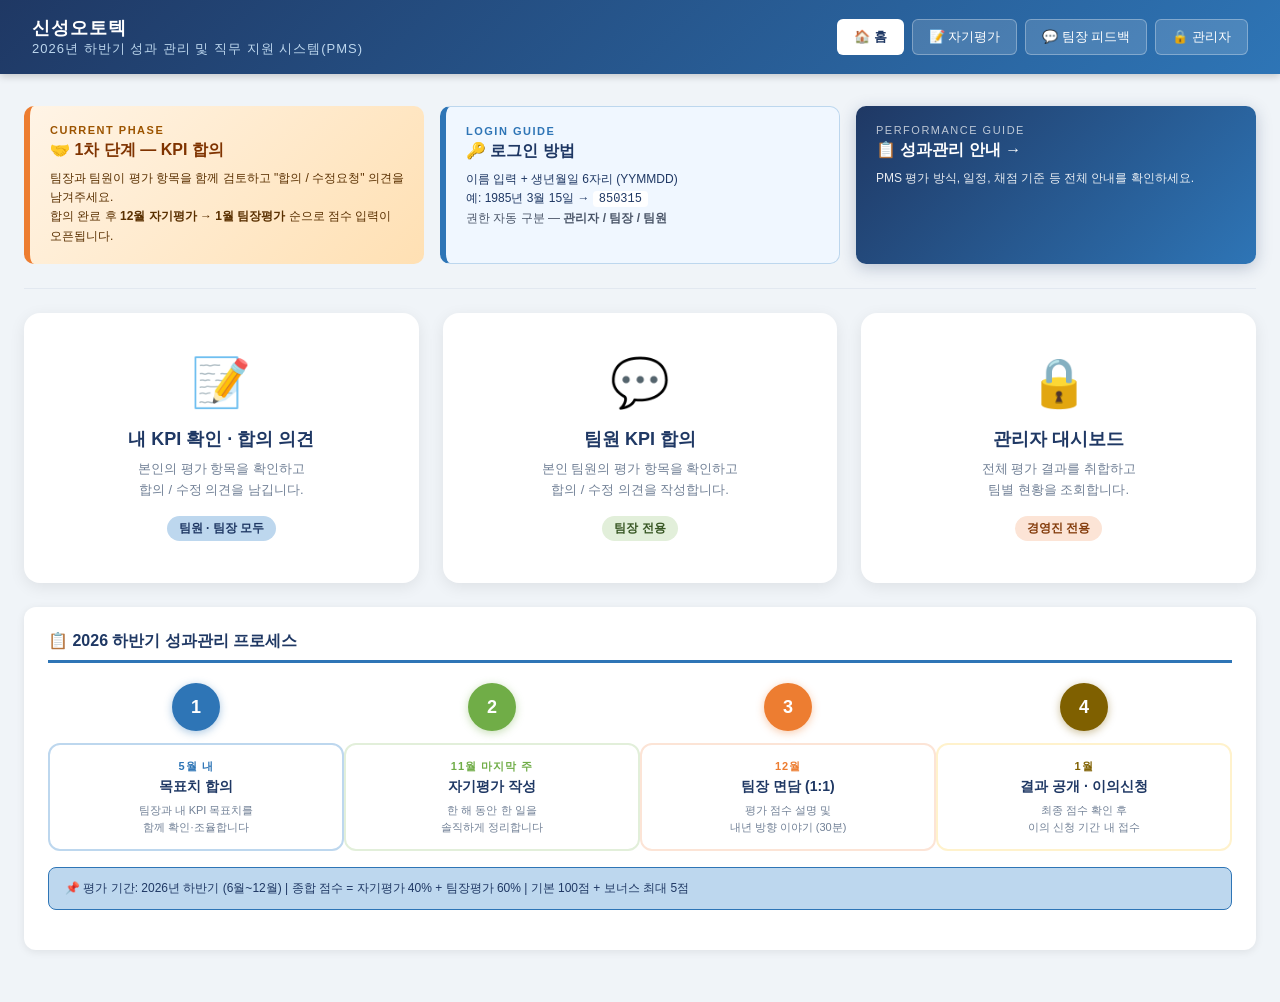
==== commit b548685b: "Home page: arrange 3 info banners in a row with divider - 1차 단계 / 로그인 방법 / 성과관리 가이드 를 3-column grid로" ====
--- a/eval/index.html
+++ b/eval/index.html
@@ -3,7 +3,7 @@
 <head>
   <meta charset="UTF-8">
   <meta name="viewport" content="width=device-width, initial-scale=1.0">
-  <title>신성오토텍 2026 인사평가 시스템</title>
+  <title>신성오토텍 2026 성과관리 시스템(PMS)</title>
   <link rel="stylesheet" href="style.css">
 </head>
 <body>
@@ -12,7 +12,7 @@
 <header>
   <div class="logo">
     신성오토텍
-    <span>2026년 상반기 인사평가 시스템</span>
+    <span>2026년 하반기 성과 관리 및 직무 지원 시스템(PMS)</span>
   </div>
   <nav>
     <button class="active" onclick="showPage('home')">🏠 홈</button>
@@ -26,17 +26,57 @@
 <!-- 홈 화면                                        -->
 <!-- ══════════════════════════════════════════════ -->
 <main id="page-home">
+  <!-- ▼ 상단 3-박스 안내 (1차 단계 / 로그인 방법 / 성과관리 가이드) -->
+  <div style="display:grid;grid-template-columns:repeat(3,1fr);gap:16px;margin-bottom:20px;">
+
+    <!-- 1차 단계 -->
+    <div style="background:linear-gradient(135deg,#fff4e6,#ffe0b3);border-left:6px solid #ED7D31;border-radius:10px;padding:18px 20px;display:flex;flex-direction:column;">
+      <div style="font-size:11px;color:#9C5400;font-weight:700;letter-spacing:1.5px;">CURRENT PHASE</div>
+      <div style="font-size:16px;font-weight:bold;color:#7F3300;margin-top:4px;">🤝 1차 단계 — KPI 합의</div>
+      <div style="font-size:12px;color:#5a3000;margin-top:8px;line-height:1.6;">
+        팀장과 팀원이 평가 항목을 함께 검토하고 "합의 / 수정요청" 의견을 남겨주세요.<br>
+        합의 완료 후 <b>12월 자기평가 → 1월 팀장평가</b> 순으로 점수 입력이 오픈됩니다.
+      </div>
+    </div>
+
+    <!-- 로그인 방법 -->
+    <div style="background:#f0f7ff;border:1px solid #BDD7EE;border-left:6px solid #2E75B6;border-radius:10px;padding:18px 20px;display:flex;flex-direction:column;color:#1F3864;">
+      <div style="font-size:11px;color:#2E75B6;font-weight:700;letter-spacing:1.5px;">LOGIN GUIDE</div>
+      <div style="font-size:16px;font-weight:bold;margin-top:4px;">🔑 로그인 방법</div>
+      <div style="font-size:12px;margin-top:8px;line-height:1.6;">
+        이름 입력 + 생년월일 6자리 (YYMMDD)<br>
+        예: 1985년 3월 15일 → <code style="background:#fff;padding:1px 6px;border-radius:4px;">850315</code><br>
+        <span style="color:#4a5568;">권한 자동 구분 — <b>관리자 / 팀장 / 팀원</b></span>
+      </div>
+    </div>
+
+    <!-- 성과관리 가이드 -->
+    <a href="guide.html" target="_blank"
+       style="text-decoration:none;background:linear-gradient(135deg,#1F3864,#2E75B6);border-radius:10px;padding:18px 20px;color:white;box-shadow:0 4px 16px rgba(31,56,100,0.25);transition:transform 0.2s;display:flex;flex-direction:column;"
+       onmouseover="this.style.transform='translateY(-2px)'" onmouseout="this.style.transform='none'">
+      <div style="font-size:11px;opacity:0.7;letter-spacing:1.5px;">PERFORMANCE GUIDE</div>
+      <div style="font-size:16px;font-weight:bold;margin-top:4px;">📋 성과관리 안내 →</div>
+      <div style="font-size:12px;opacity:0.9;margin-top:8px;line-height:1.6;">
+        PMS 평가 방식, 일정, 채점 기준 등 전체 안내를 확인하세요.
+      </div>
+    </a>
+
+  </div>
+
+  <!-- 구분선 -->
+  <hr style="border:none;border-top:1px solid #e2e8f0;margin:24px 0;">
+
   <div class="home-grid">
     <div class="home-card self" onclick="showPage('self')">
       <div class="icon">📝</div>
-      <h2>자기평가 입력</h2>
-      <p>본인의 KPI 달성 현황과<br>자기 평가 점수를 입력합니다.</p>
-      <div class="badge">연봉직 · 시급직 공통</div>
+      <h2>내 KPI 확인 · 합의 의견</h2>
+      <p>본인의 평가 항목을 확인하고<br>합의 / 수정 의견을 남깁니다.</p>
+      <div class="badge">팀원 · 팀장 모두</div>
     </div>
     <div class="home-card manager" onclick="showPage('manager')">
       <div class="icon">💬</div>
-      <h2>팀장 피드백 작성</h2>
-      <p>팀원에 대한 평가 점수와<br>강점 · 개선점 피드백을 작성합니다.</p>
+      <h2>팀원 KPI 합의</h2>
+      <p>본인 팀원의 평가 항목을 확인하고<br>합의 / 수정 의견을 작성합니다.</p>
       <div class="badge">팀장 전용</div>
     </div>
     <div class="home-card admin" onclick="showPage('admin')">
@@ -47,34 +87,55 @@
     </div>
   </div>
 
-  <!-- 평가 프로세스 안내 -->
+  <!-- 성과관리 프로세스 (타임라인) -->
   <div class="card" style="margin-top:24px;">
-    <div class="section-title" style="font-size:16px;">📋 2026 인사평가 프로세스</div>
-    <div style="display:grid;grid-template-columns:repeat(4,1fr);gap:16px;margin-top:12px;">
-      <div style="text-align:center;padding:16px;background:#f8fafc;border-radius:10px;border:2px solid #BDD7EE;">
-        <div style="font-size:24px;">1️⃣</div>
-        <div style="font-weight:bold;color:#1F3864;margin-top:8px;">자기평가</div>
-        <div style="font-size:12px;color:#718096;margin-top:4px;">본인이 직접 입력<br>KPI 자기 점수 + 코멘트</div>
-      </div>
-      <div style="text-align:center;padding:16px;background:#f8fafc;border-radius:10px;border:2px solid #E2EFDA;">
-        <div style="font-size:24px;">2️⃣</div>
-        <div style="font-weight:bold;color:#1F3864;margin-top:8px;">팀장 평가</div>
-        <div style="font-size:12px;color:#718096;margin-top:4px;">팀장이 팀원 평가<br>점수 입력 + 피드백 작성</div>
-      </div>
-      <div style="text-align:center;padding:16px;background:#f8fafc;border-radius:10px;border:2px solid #FCE4D6;">
-        <div style="font-size:24px;">3️⃣</div>
-        <div style="font-weight:bold;color:#1F3864;margin-top:8px;">경영진 취합</div>
-        <div style="font-size:12px;color:#718096;margin-top:4px;">관리자 대시보드에서<br>전체 결과 조회·확정</div>
-      </div>
-      <div style="text-align:center;padding:16px;background:#f8fafc;border-radius:10px;border:2px solid #FFF2CC;">
-        <div style="font-size:24px;">4️⃣</div>
-        <div style="font-weight:bold;color:#1F3864;margin-top:8px;">피드백 면담</div>
-        <div style="font-size:12px;color:#718096;margin-top:4px;">팀장-팀원 1:1 면담<br>목표 설정 및 최종 확정</div>
+    <div class="section-title" style="font-size:16px;">📋 2026 하반기 성과관리 프로세스</div>
+    <div style="display:flex;align-items:stretch;gap:0;margin-top:16px;position:relative;">
+      <!-- 연결선 -->
+      <div style="position:absolute;top:50%;left:40px;right:40px;height:3px;background:linear-gradient(90deg,#2E75B6,#70AD47,#ED7D31,#7F6000);z-index:0;"></div>
+
+      <!-- STEP 1 -->
+      <div style="flex:1;text-align:center;position:relative;z-index:1;">
+        <div style="width:48px;height:48px;margin:0 auto;background:#2E75B6;border-radius:50%;display:flex;align-items:center;justify-content:center;color:white;font-weight:900;font-size:18px;box-shadow:0 2px 8px rgba(46,117,182,0.4);">1</div>
+        <div style="background:white;border:2px solid #BDD7EE;border-radius:12px;padding:14px 12px;margin-top:12px;">
+          <div style="font-size:11px;color:#2E75B6;font-weight:700;letter-spacing:1px;">5월 내</div>
+          <div style="font-weight:bold;color:#1F3864;font-size:14px;margin-top:4px;">목표치 합의</div>
+          <div style="font-size:11px;color:#718096;margin-top:6px;line-height:1.5;">팀장과 내 KPI 목표치를<br>함께 확인·조율합니다</div>
+        </div>
+      </div>
+
+      <!-- STEP 2 -->
+      <div style="flex:1;text-align:center;position:relative;z-index:1;">
+        <div style="width:48px;height:48px;margin:0 auto;background:#70AD47;border-radius:50%;display:flex;align-items:center;justify-content:center;color:white;font-weight:900;font-size:18px;box-shadow:0 2px 8px rgba(112,173,71,0.4);">2</div>
+        <div style="background:white;border:2px solid #E2EFDA;border-radius:12px;padding:14px 12px;margin-top:12px;">
+          <div style="font-size:11px;color:#70AD47;font-weight:700;letter-spacing:1px;">11월 마지막 주</div>
+          <div style="font-weight:bold;color:#1F3864;font-size:14px;margin-top:4px;">자기평가 작성</div>
+          <div style="font-size:11px;color:#718096;margin-top:6px;line-height:1.5;">한 해 동안 한 일을<br>솔직하게 정리합니다</div>
+        </div>
+      </div>
+
+      <!-- STEP 3 -->
+      <div style="flex:1;text-align:center;position:relative;z-index:1;">
+        <div style="width:48px;height:48px;margin:0 auto;background:#ED7D31;border-radius:50%;display:flex;align-items:center;justify-content:center;color:white;font-weight:900;font-size:18px;box-shadow:0 2px 8px rgba(237,125,49,0.4);">3</div>
+        <div style="background:white;border:2px solid #FCE4D6;border-radius:12px;padding:14px 12px;margin-top:12px;">
+          <div style="font-size:11px;color:#ED7D31;font-weight:700;letter-spacing:1px;">12월</div>
+          <div style="font-weight:bold;color:#1F3864;font-size:14px;margin-top:4px;">팀장 면담 (1:1)</div>
+          <div style="font-size:11px;color:#718096;margin-top:6px;line-height:1.5;">평가 점수 설명 및<br>내년 방향 이야기 (30분)</div>
+        </div>
+      </div>
+
+      <!-- STEP 4 -->
+      <div style="flex:1;text-align:center;position:relative;z-index:1;">
+        <div style="width:48px;height:48px;margin:0 auto;background:#7F6000;border-radius:50%;display:flex;align-items:center;justify-content:center;color:white;font-weight:900;font-size:18px;box-shadow:0 2px 8px rgba(127,96,0,0.4);">4</div>
+        <div style="background:white;border:2px solid #FFF2CC;border-radius:12px;padding:14px 12px;margin-top:12px;">
+          <div style="font-size:11px;color:#7F6000;font-weight:700;letter-spacing:1px;">1월</div>
+          <div style="font-weight:bold;color:#1F3864;font-size:14px;margin-top:4px;">결과 공개 · 이의신청</div>
+          <div style="font-size:11px;color:#718096;margin-top:6px;line-height:1.5;">최종 점수 확인 후<br>이의 신청 기간 내 접수</div>
+        </div>
       </div>
     </div>
     <div class="alert alert-info mt-16" style="font-size:12px;">
-      📌 평가 기간: 2026년 상반기 (1월~6월) | 입력 마감: 추후 공지 |
-      종합 점수 = 자기평가 40% + 팀장평가 60%
+      📌 평가 기간: 2026년 하반기 (6월~12월) | 종합 점수 = 자기평가 40% + 팀장평가 60% | 기본 100점 + 보너스 최대 5점
     </div>
   </div>
 </main>
@@ -83,18 +144,17 @@
 <!-- 자기평가 입력                                   -->
 <!-- ══════════════════════════════════════════════ -->
 <main id="page-self" class="hidden">
-  <div class="section-title">📝 자기평가 입력</div>
+  <div class="section-title">📝 내 KPI 확인 · 합의 의견 (1차 단계)</div>
 
   <!-- 인증 화면 -->
   <div id="self-auth" class="login-wrap">
     <div class="icon">📝</div>
     <h2>본인 인증</h2>
-    <p>자기평가를 위해 이름과 생년월일을 입력하세요.</p>
+    <p>이름 선택 후 생년월일 6자리(YYMMDD)를 입력하세요.</p>
     <div class="form-group" style="text-align:left;">
       <label>이름</label>
-      <select id="self-auth-name">
-        <option value="">-- 이름 선택 --</option>
-      </select>
+      <input type="text" id="self-auth-name" placeholder="본인 이름 입력"
+        onkeydown="if(event.key==='Enter')document.getElementById('self-auth-birth').focus()">
     </div>
     <div class="form-group" style="text-align:left;">
       <label>생년월일 (6자리)</label>
@@ -112,51 +172,39 @@
     </div>
 
   <div id="self-form-container" class="hidden">
+    <div class="alert alert-warning" style="font-size:13px;background:#FFF8E1;border:1px solid #FFE082;color:#7F6000;">
+      🔒 <b>점수 입력은 12월에 오픈됩니다.</b> 지금은 평가 항목을 검토하고 합의/수정 의견만 제출해주세요.
+    </div>
+
     <div class="card">
-      <div class="section-title" style="font-size:15px;">📊 KPI 자기 평가 점수</div>
+      <div class="section-title" style="font-size:15px;">🤝 KPI 항목별 합의 의견</div>
       <div class="alert alert-info" style="font-size:12px;">
-        💡 각 항목에 대해 자신의 달성도를 솔직하게 입력해주세요. (자기평가는 최종 점수의 40% 반영)
-      </div>
-
-      <!-- 보너스 항목 (연봉직만 표시) -->
-      <div id="self-bonus-section" class="hidden"></div>
-
-      <table class="kpi-table" id="self-kpi-table">
+        💡 각 항목별로 <b>"합의"</b>(이대로 평가받겠음) 또는 <b>"수정요청"</b>(항목 변경 필요)을 선택하고, 수정요청인 경우 어떻게 바꿀지 적어주세요.
+      </div>
+
+      <table class="kpi-table" id="self-consensus-table">
         <thead>
           <tr>
-            <th style="width:30%">평가 항목</th>
+            <th style="width:22%">평가 항목</th>
             <th>세부 KPI 내용</th>
-            <th style="width:180px;text-align:center;">자기평가 점수</th>
+            <th style="width:120px;text-align:center;">합의 상태</th>
+            <th style="width:30%">수정 요청 / 메모</th>
           </tr>
         </thead>
-        <tbody id="self-kpi-body"></tbody>
-        <tfoot>
-          <tr style="background:#1F3864;color:white;">
-            <td colspan="2" style="text-align:right;padding:10px 14px;font-weight:bold;">합계</td>
-            <td style="text-align:center;font-size:18px;font-weight:bold;" id="self-total-display">0 / 100</td>
-          </tr>
-        </tfoot>
+        <tbody id="self-consensus-body"></tbody>
       </table>
     </div>
 
     <div class="card">
-      <div class="section-title" style="font-size:15px;">💬 자기평가 코멘트</div>
+      <div class="section-title" style="font-size:15px;">💬 종합 의견 (선택)</div>
       <div class="form-group">
-        <label>상반기 주요 업무 성과 (자유 기술)</label>
-        <textarea id="self-achievement" rows="4" placeholder="이번 상반기에 달성한 주요 성과나 기여 내용을 기술해주세요."></textarea>
-      </div>
-      <div class="form-group">
-        <label>아쉬웠던 점 / 개선 목표</label>
-        <textarea id="self-improvement" rows="3" placeholder="미흡했던 부분이나 하반기에 개선하고 싶은 점을 기술해주세요."></textarea>
-      </div>
-      <div class="form-group">
-        <label>팀장/회사에 바라는 점 (선택)</label>
-        <textarea id="self-request" rows="3" placeholder="팀장이나 회사에 건의하고 싶은 사항을 자유롭게 기술해주세요. (선택사항)"></textarea>
+        <label>팀장과 합의 미팅에서 다루고 싶은 추가 의견</label>
+        <textarea id="self-consensus-memo" rows="4" placeholder="평가 항목 외 전반적인 의견, 합의 미팅에서 논의하고 싶은 내용을 자유롭게 적어주세요."></textarea>
       </div>
     </div>
 
     <div class="text-right">
-      <button class="btn btn-success" onclick="submitSelfEval()">✅ 자기평가 제출</button>
+      <button class="btn btn-success" onclick="submitSelfConsensus()">✅ 합의 의견 제출</button>
     </div>
     <div id="self-submit-msg" class="hidden mt-16"></div>
   </div>
@@ -167,18 +215,17 @@
 <!-- 팀장 피드백                                     -->
 <!-- ══════════════════════════════════════════════ -->
 <main id="page-manager" class="hidden">
-  <div class="section-title">💬 팀장 피드백 작성</div>
+  <div class="section-title">💬 팀원 KPI 합의 (1차 단계)</div>
 
   <!-- 인증 화면 -->
   <div id="mgr-auth" class="login-wrap">
     <div class="icon">💬</div>
     <h2>팀장 인증</h2>
-    <p>팀원 평가를 위해 이름과 생년월일을 입력하세요.</p>
+    <p>팀원과의 합의 미팅 의견을 기록하기 위해 이름·생년월일을 입력하세요.</p>
     <div class="form-group" style="text-align:left;">
       <label>이름</label>
-      <select id="mgr-auth-name">
-        <option value="">-- 이름 선택 --</option>
-      </select>
+      <input type="text" id="mgr-auth-name" placeholder="본인 이름 입력"
+        onkeydown="if(event.key==='Enter')document.getElementById('mgr-auth-birth').focus()">
     </div>
     <div class="form-group" style="text-align:left;">
       <label>생년월일 (6자리)</label>
@@ -194,83 +241,53 @@
     <div class="card">
       <div id="mgr-evaluator-info" style="background:#f0f4f8;padding:12px 16px;border-radius:8px;font-size:13px;color:#4a5568;margin-bottom:16px;"></div>
       <div class="form-group">
-        <label>👥 평가 대상 (팀원) 이름</label>
+        <label>👥 본인 팀원 선택 (한 명씩 합의 의견 작성)</label>
         <select id="mgr-target-select" onchange="loadManagerForm()">
           <option value="">-- 팀원 이름 선택 --</option>
         </select>
+        <div style="font-size:12px;color:#718096;margin-top:6px;">※ 본인 팀원만 목록에 표시됩니다. 팀원별로 따로 저장하세요.</div>
       </div>
       <div id="mgr-person-info" class="hidden" style="background:#f0f4f8;padding:12px 16px;border-radius:8px;font-size:13px;color:#4a5568;"></div>
     </div>
 
   <div id="mgr-form-container" class="hidden">
-    <!-- 팀장 평가 점수 -->
+    <div class="alert alert-warning" style="font-size:13px;background:#FFF8E1;border:1px solid #FFE082;color:#7F6000;">
+      🔒 <b>점수 입력은 1월에 오픈됩니다.</b> 지금은 팀원과 합의한 평가 항목 의견만 기록해주세요.
+    </div>
+
     <div class="card">
-      <div class="section-title" style="font-size:15px;">📊 팀장 평가 점수</div>
-      <div class="alert alert-warning" style="font-size:12px;">
-        ⚠️ 팀장 평가 점수는 최종 점수의 60%로 반영됩니다. 객관적이고 공정하게 평가해주세요.
-      </div>
-
-      <!-- 보너스 항목 (연봉직만 표시) -->
-      <div id="mgr-bonus-section" class="hidden"></div>
-
-      <table class="kpi-table" id="mgr-kpi-table">
+      <div class="section-title" style="font-size:15px;">🤝 팀원 KPI 항목별 합의 의견</div>
+      <div class="alert alert-info" style="font-size:12px;">
+        💡 팀원과의 합의 미팅에서 논의한 결과를 항목별로 <b>"합의"</b> 또는 <b>"수정요청"</b>으로 기록하고, 수정이 필요하면 어떻게 바꿀지 적어주세요.
+      </div>
+
+      <table class="kpi-table" id="mgr-consensus-table">
         <thead>
           <tr>
-            <th style="width:30%">평가 항목</th>
+            <th style="width:22%">평가 항목</th>
             <th>세부 KPI 내용</th>
-            <th style="width:180px;text-align:center;">팀장 평가 점수</th>
+            <th style="width:120px;text-align:center;">합의 상태</th>
+            <th style="width:30%">수정 요청 / 메모</th>
           </tr>
         </thead>
-        <tbody id="mgr-kpi-body"></tbody>
-        <tfoot>
-          <tr style="background:#1F3864;color:white;">
-            <td colspan="2" style="text-align:right;padding:10px 14px;font-weight:bold;">합계</td>
-            <td style="text-align:center;font-size:18px;font-weight:bold;" id="mgr-total-display">0 / 100</td>
-          </tr>
-        </tfoot>
+        <tbody id="mgr-consensus-body"></tbody>
       </table>
     </div>
 
-    <!-- 팀장 피드백 텍스트 -->
     <div class="card">
-      <div class="section-title" style="font-size:15px;">📝 팀원 피드백 내용</div>
-
+      <div class="section-title" style="font-size:15px;">📝 합의 미팅 종합 메모 (선택)</div>
       <div class="form-group">
-        <label>✅ 강점 / 잘한 점</label>
-        <textarea id="mgr-strengths" rows="4"
-          placeholder="이번 상반기 팀원이 특히 잘 수행한 부분, 칭찬할 점을 구체적으로 기술해주세요.
-예) 납기 준수율 98% 달성으로 고객 불만 0건 유지, MES 데이터 정확도 향상에 크게 기여함"></textarea>
-      </div>
-
+        <label>미팅 주요 논의사항 / 합의 결과</label>
+        <textarea id="mgr-consensus-memo" rows="4" placeholder="합의 미팅에서 다뤄진 주요 내용, 결론, 추가 기록할 사항을 적어주세요."></textarea>
+      </div>
       <div class="form-group">
-        <label>🔧 개선이 필요한 점</label>
-        <textarea id="mgr-improvements" rows="4"
-          placeholder="개선이 필요한 부분을 구체적이고 건설적으로 기술해주세요.
-예) 이슈 발생 시 즉각 보고보다는 자체 해결을 시도하는 경향이 있어 공유 속도 개선 필요"></textarea>
-      </div>
-
-      <div class="form-group">
-        <label>💼 종합 의견 및 평가</label>
-        <textarea id="mgr-overall" rows="4"
-          placeholder="팀원에 대한 전반적인 평가와 성장 가능성, 역할 기대 등을 기술해주세요."></textarea>
-      </div>
-
-      <div class="form-group">
-        <label>🎯 하반기 목표 제안 (팀장 → 팀원)</label>
-        <textarea id="mgr-goals" rows="3"
-          placeholder="하반기에 집중적으로 개선하거나 달성했으면 하는 목표를 제안해주세요.
-예) ① 외주 발주 리드타임 20% 단축  ② MES 활용률 90% 이상 유지"></textarea>
-      </div>
-
-      <!-- 면담 일정 -->
-      <div class="form-group">
-        <label>📅 피드백 면담 예정일</label>
+        <label>📅 합의 미팅 일자</label>
         <input type="date" id="mgr-interview-date">
       </div>
     </div>
 
     <div class="text-right">
-      <button class="btn btn-success" onclick="submitManagerFeedback()">✅ 팀장 피드백 제출</button>
+      <button class="btn btn-success" onclick="submitManagerConsensus()">✅ 합의 의견 제출</button>
     </div>
     <div id="mgr-submit-msg" class="hidden mt-16"></div>
   </div>
@@ -318,6 +335,9 @@
       <button class="tab active" onclick="showAdminTab('all')">전체 현황</button>
       <button class="tab" onclick="showAdminTab('team')">팀별 현황</button>
       <button class="tab" onclick="showAdminTab('incomplete')">미완료 현황</button>
+      <button class="tab" onclick="showAdminTab('kpi')">📋 전체 KPI 항목</button>
+      <button class="tab" onclick="showAdminTab('consensus')">🤝 합의 현황</button>
+      <button class="tab" onclick="showAdminTab('final')">🏆 최종 합산 결과</button>
     </div>
 
     <!-- 전체 현황 테이블 -->
@@ -345,6 +365,21 @@
       <div id="admin-incomplete-content"></div>
     </div>
 
+    <!-- 전체 KPI 항목 -->
+    <div id="admin-tab-kpi" class="hidden">
+      <div id="admin-kpi-content"></div>
+    </div>
+
+    <!-- 합의 현황 -->
+    <div id="admin-tab-consensus" class="hidden">
+      <div id="admin-consensus-content"></div>
+    </div>
+
+    <!-- 최종 합산 결과 -->
+    <div id="admin-tab-final" class="hidden">
+      <div id="admin-final-content"></div>
+    </div>
+
     <!-- 상세 모달 -->
     <div id="detail-modal" class="hidden" style="
       position:fixed;top:0;left:0;width:100%;height:100%;
@@ -405,6 +440,7 @@
 // ── 인증 상태 ────────────────────────────────────
 let selfVerifiedName = null;   // 자기평가 인증된 사용자
 let mgrVerifiedName = null;    // 팀장 인증된 사용자
+let mgrAssignedTargets = [];   // 평가관계 시트 기반 평가대상 목록
 
 // ── 페이지 전환 ──────────────────────────────────
 function showPage(page) {
@@ -445,21 +481,12 @@
 }
 
 // ── 자기평가 인증 페이지 초기화 ────────────────────
-function initSelfAuthPage() {
-  const sel = document.getElementById('self-auth-name');
-  if (sel.options.length > 1) return;
-  ALL_EMPLOYEES.forEach(e => {
-    const opt = document.createElement('option');
-    opt.value = e.name;
-    opt.textContent = `${e.name} (${e.team} / ${e.rank})`;
-    sel.appendChild(opt);
-  });
-}
+function initSelfAuthPage() { /* 이름 직접 입력 방식 — 초기화 불필요 */ }
 
 async function verifySelf() {
-  const name = document.getElementById('self-auth-name').value;
-  const birth = document.getElementById('self-auth-birth').value;
-  if (!name) return alert('이름을 선택해주세요.');
+  const name = (document.getElementById('self-auth-name').value || '').trim();
+  const birth = (document.getElementById('self-auth-birth').value || '').trim();
+  if (!name) return alert('이름을 입력해주세요.');
   if (!birth || birth.length !== 6) return alert('생년월일 6자리를 입력해주세요.');
 
   const errEl = document.getElementById('self-auth-err');
@@ -489,17 +516,56 @@
   document.getElementById('self-person-info').innerHTML = `
     <span class="tag tag-${emp.type}">${emp.type === 'annual' ? '연봉직' : '시급직'}</span>
     <strong style="margin-left:8px;">${emp.name}</strong> ${emp.rank} — ${emp.team}`;
+
+  const criteria = getEffectiveCriteria(emp);
+
+  // 평가만 하는 사람(evaluator-only) — 평가 항목이 없으면 합의 폼 숨김
+  if (!criteria || criteria.length === 0 || emp.evaluatorOnly) {
+    document.getElementById('self-form-container').classList.add('hidden');
+    document.getElementById('self-person-info').insertAdjacentHTML('afterend', `
+      <div class="alert alert-info mt-16" style="font-size:13px;">
+        ℹ️ <b>${emp.name}</b>님은 <b>평가만 수행</b>하는 역할로 등록되어 있어, 본인에 대한 평가 항목은 없습니다.<br>
+        팀원 KPI 합의는 상단 메뉴의 <b>"팀원 KPI 합의"</b>에서 진행해주세요.
+      </div>`);
+    return;
+  }
+
   document.getElementById('self-form-container').classList.remove('hidden');
-
+  renderConsensusTable('self-consensus-body', criteria, 'self', emp);
+  document.getElementById('self-submit-msg').classList.add('hidden');
+}
+
+/** 합의 의견 테이블 렌더링 (1차 단계) */
+function renderConsensusTable(tbodyId, criteria, prefix, emp) {
+  const tbody = document.getElementById(tbodyId);
+  tbody.innerHTML = '';
+  const rows = criteria.slice();
   if (emp.type === 'annual' && emp.bonus) {
-    renderBonusSection('self', emp);
-  } else {
-    document.getElementById('self-bonus-section').classList.add('hidden');
-  }
-
-  const criteria = getEffectiveCriteria(emp);
-  renderKpiTable('self-kpi-body', 'self-total-display', criteria, 'self');
-  document.getElementById('self-submit-msg').classList.add('hidden');
+    rows.push({ id:'bonus', label:'🚀 자율 혁신 보너스', desc: emp.bonus.label + ' — ' + emp.bonus.desc, max:5 });
+  }
+  rows.forEach(item => {
+    const catClass = item.id === 'bonus' ? 'bonus'
+      : (item.id.startsWith('h') || item.id.startsWith('c')) ? '사훈ESG' : '직무역량';
+    tbody.insertAdjacentHTML('beforeend', `
+      <tr data-id="${item.id}" data-label="${item.label.replace(/"/g,'&quot;')}" data-desc="${item.desc.replace(/"/g,'&quot;')}">
+        <td>
+          <span class="category-badge ${catClass}">${item.label}</span>
+          <div style="font-size:10px;color:#a0aec0;margin-top:4px;">만점 ${item.max}점</div>
+        </td>
+        <td style="color:#4a5568;font-size:12px;">${item.desc}</td>
+        <td style="text-align:center;">
+          <label style="display:block;margin-bottom:6px;cursor:pointer;font-size:13px;">
+            <input type="radio" name="${prefix}-status-${item.id}" value="합의" checked> ✅ 합의
+          </label>
+          <label style="display:block;cursor:pointer;font-size:13px;">
+            <input type="radio" name="${prefix}-status-${item.id}" value="수정요청"> ✏️ 수정요청
+          </label>
+        </td>
+        <td>
+          <textarea id="${prefix}-revision-${item.id}" rows="2" style="width:100%;font-size:12px;padding:6px;" placeholder="수정요청 시 어떻게 변경할지 또는 메모를 적어주세요."></textarea>
+        </td>
+      </tr>`);
+  });
 }
 
 function renderKpiTable(tbodyId, totalId, criteria, prefix) {
@@ -638,37 +704,43 @@
   }
 }
 
-// ── 자기평가 제출 ────────────────────────────────
-async function submitSelfEval() {
+// ── 합의 의견 수집 헬퍼 ─────────────────────────
+function collectConsensusItems(prefix) {
+  const rows = document.querySelectorAll(`#${prefix}-consensus-body tr[data-id]`);
+  const items = [];
+  rows.forEach(tr => {
+    const id = tr.dataset.id;
+    const label = tr.dataset.label;
+    const desc = tr.dataset.desc;
+    const status = (document.querySelector(`input[name="${prefix}-status-${id}"]:checked`) || {}).value || '합의';
+    const revision = (document.getElementById(`${prefix}-revision-${id}`) || {}).value || '';
+    items.push({ id, label, desc, status, revision, memo: '' });
+  });
+  return items;
+}
+
+// ── 자기 KPI 합의 의견 제출 (1차) ────────────────
+async function submitSelfConsensus() {
   const name = selfVerifiedName;
   const emp = getEmployee(name);
   if (!emp) return alert('인증 정보가 없습니다. 다시 로그인해주세요.');
 
-  const criteria = getEffectiveCriteria(emp);
-  const scores = {};
-  criteria.forEach(item => {
-    scores[item.id] = parseInt(document.getElementById(`self-input-${item.id}`)?.value || 0);
-  });
-
-  const bonusScore = parseInt(document.getElementById('self-input-bonus')?.value || 0);
+  const items = collectConsensusItems('self');
+  const memo = document.getElementById('self-consensus-memo').value || '';
+  if (memo) items.push({ id:'_memo', label:'종합 의견', desc:'', status:'-', revision:'', memo });
 
   const payload = {
-    name,
-    team: emp.team,
-    rank: emp.rank,
-    type: emp.type,
-    scores,
-    bonusScore,
-    comment: {
-      achievement: document.getElementById('self-achievement').value,
-      improvement: document.getElementById('self-improvement').value,
-      request:     document.getElementById('self-request').value,
-    },
-    timestamp: new Date().toISOString()
+    author: name,
+    authorRole: '본인',
+    target: name,
+    targetTeam: emp.team,
+    targetRank: emp.rank,
+    targetType: emp.type,
+    items
   };
 
   try {
-    const result = await apiPost('self-eval', payload);
+    const result = await apiPost('consensus-save', payload);
     const msgEl = document.getElementById('self-submit-msg');
     if (result.success) {
       msgEl.className = 'alert alert-success';
@@ -686,21 +758,12 @@
 }
 
 // ── 팀장 인증 페이지 초기화 ─────────────────────
-function initMgrAuthPage() {
-  const sel = document.getElementById('mgr-auth-name');
-  if (sel.options.length > 1) return;
-  ALL_EMPLOYEES.forEach(e => {
-    const opt = document.createElement('option');
-    opt.value = e.name;
-    opt.textContent = `${e.name} (${e.team} / ${e.rank})`;
-    sel.appendChild(opt);
-  });
-}
+function initMgrAuthPage() { /* 이름 직접 입력 방식 — 초기화 불필요 */ }
 
 async function verifyManager() {
-  const name = document.getElementById('mgr-auth-name').value;
-  const birth = document.getElementById('mgr-auth-birth').value;
-  if (!name) return alert('이름을 선택해주세요.');
+  const name = (document.getElementById('mgr-auth-name').value || '').trim();
+  const birth = (document.getElementById('mgr-auth-birth').value || '').trim();
+  if (!name) return alert('이름을 입력해주세요.');
   if (!birth || birth.length !== 6) return alert('생년월일 6자리를 입력해주세요.');
 
   const errEl = document.getElementById('mgr-auth-err');
@@ -709,12 +772,13 @@
   try {
     const result = await apiPost('verify', { name, birthdate: birth });
     if (result.success) {
-      if (result.role !== '팀장') {
+      if (result.role !== '팀장' && result.role !== '관리자') {
         errEl.textContent = '❌ 팀장 권한이 없습니다. 관리자에게 문의하세요.';
         errEl.classList.remove('hidden');
         return;
       }
       mgrVerifiedName = name;
+      mgrAssignedTargets = Array.isArray(result.assignedTargets) ? result.assignedTargets : [];
       document.getElementById('mgr-auth').classList.add('hidden');
       document.getElementById('mgr-verified').classList.remove('hidden');
       loadManagerTargetList(name);
@@ -735,37 +799,39 @@
     <span class="tag tag-${emp.type}">${emp.type === 'annual' ? '연봉직' : '시급직'}</span>
     <strong style="margin-left:8px;">${emp.name}</strong> ${emp.rank} — ${emp.team}`;
 
-  // 팀원 목록 생성 (같은 팀 우선, 나머지 전체)
   const targSel = document.getElementById('mgr-target-select');
-  targSel.innerHTML = '<option value="">-- 팀원 이름 선택 --</option>';
-
-  const myTeam = emp.team;
-  const teamMembers = ALL_EMPLOYEES.filter(e => e.team === myTeam && e.name !== evaluatorName);
-  const others = ALL_EMPLOYEES.filter(e => e.team !== myTeam && e.name !== evaluatorName);
-
-  if (teamMembers.length > 0) {
-    const grp1 = document.createElement('optgroup');
-    grp1.label = `📌 ${myTeam} (내 팀)`;
-    teamMembers.forEach(e => {
-      const opt = document.createElement('option');
-      opt.value = e.name;
-      opt.textContent = `${e.name} (${e.rank})`;
-      grp1.appendChild(opt);
-    });
-    targSel.appendChild(grp1);
-  }
-
-  if (others.length > 0) {
-    const grp2 = document.createElement('optgroup');
-    grp2.label = '기타 부서';
-    others.forEach(e => {
-      const opt = document.createElement('option');
-      opt.value = e.name;
-      opt.textContent = `${e.name} (${e.team} / ${e.rank})`;
-      grp2.appendChild(opt);
-    });
-    targSel.appendChild(grp2);
-  }
+  targSel.innerHTML = '<option value="">-- 평가 대상 선택 --</option>';
+
+  // 1순위: 평가관계 시트에서 지정된 대상 (실장 → 팀장, 팀장 → 팀원 등 자유 매핑)
+  let targets = mgrAssignedTargets
+    .map(n => getEmployee(n))
+    .filter(e => e);
+
+  let sourceLabel = '📌 지정된 평가 대상';
+
+  // 2순위 (fallback): 평가관계 시트에 등록 안 된 경우 → 본인 팀원
+  if (targets.length === 0) {
+    targets = ALL_EMPLOYEES.filter(e => e.team === emp.team && e.name !== evaluatorName);
+    sourceLabel = `📌 ${emp.team} (본인 팀)`;
+  }
+
+  if (targets.length === 0) {
+    const opt = document.createElement('option');
+    opt.disabled = true;
+    opt.textContent = '※ 평가 대상이 없습니다. 관리자에게 문의하세요.';
+    targSel.appendChild(opt);
+    return;
+  }
+
+  const grp = document.createElement('optgroup');
+  grp.label = sourceLabel;
+  targets.forEach(e => {
+    const opt = document.createElement('option');
+    opt.value = e.name;
+    opt.textContent = `${e.name} (${e.team} / ${e.rank})`;
+    grp.appendChild(opt);
+  });
+  targSel.appendChild(grp);
 }
 
 function loadManagerForm() {
@@ -780,55 +846,44 @@
   document.getElementById('mgr-person-info').innerHTML = `
     <span class="tag tag-${emp.type}">${emp.type === 'annual' ? '연봉직' : '시급직'}</span>
     <strong style="margin-left:8px;">${emp.name}</strong> ${emp.rank} — ${emp.team}
-    <span style="margin-left:16px;color:#718096;font-size:12px;">※ 평가 대상자의 KPI 항목입니다</span>`;
+    <span style="margin-left:16px;color:#718096;font-size:12px;">※ 아래 KPI 항목을 팀원과 합의한 결과를 기록하세요</span>`;
   document.getElementById('mgr-person-info').classList.remove('hidden');
   document.getElementById('mgr-form-container').classList.remove('hidden');
 
-  if (emp.type === 'annual' && emp.bonus) {
-    renderBonusSection('mgr', emp);
-  } else {
-    document.getElementById('mgr-bonus-section').classList.add('hidden');
-  }
-
   const criteria = getEffectiveCriteria(emp);
-  renderKpiTable('mgr-kpi-body', 'mgr-total-display', criteria, 'mgr');
+  renderConsensusTable('mgr-consensus-body', criteria, 'mgr', emp);
   document.getElementById('mgr-submit-msg').classList.add('hidden');
-}
-
-// ── 팀장 피드백 제출 ─────────────────────────────
-async function submitManagerFeedback() {
+  document.getElementById('mgr-consensus-memo').value = '';
+}
+
+// ── 팀장 KPI 합의 의견 제출 (1차) ────────────────
+async function submitManagerConsensus() {
   const evaluatorName = mgrVerifiedName;
   const targetName    = document.getElementById('mgr-target-select').value;
   const emp = getEmployee(targetName);
 
   if (!evaluatorName) return alert('팀장 인증이 필요합니다. 다시 로그인해주세요.');
-  if (!targetName) return alert('평가 대상자(팀원) 이름을 선택해주세요.');
-
-  const criteria = getEffectiveCriteria(emp);
-  const scores = {};
-  criteria.forEach(item => {
-    scores[item.id] = parseInt(document.getElementById(`mgr-input-${item.id}`)?.value || 0);
-  });
-
-  const bonusScore = parseInt(document.getElementById('mgr-input-bonus')?.value || 0);
+  if (!targetName) return alert('팀원 이름을 선택해주세요.');
+
+  const items = collectConsensusItems('mgr');
+  const memo = document.getElementById('mgr-consensus-memo').value || '';
+  const meetingDate = document.getElementById('mgr-interview-date').value || '';
+  if (memo || meetingDate) {
+    items.push({ id:'_memo', label:'합의 미팅 메모', desc: meetingDate ? '미팅일: '+meetingDate : '', status:'-', revision:'', memo });
+  }
 
   const payload = {
-    evaluatorName, targetName,
+    author: evaluatorName,
+    authorRole: '팀장',
+    target: targetName,
     targetTeam: emp.team,
     targetRank: emp.rank,
     targetType: emp.type,
-    scores,
-    bonusScore,
-    strengths:     document.getElementById('mgr-strengths').value,
-    improvements:  document.getElementById('mgr-improvements').value,
-    overall:       document.getElementById('mgr-overall').value,
-    goals:         document.getElementById('mgr-goals').value,
-    interviewDate: document.getElementById('mgr-interview-date').value,
-    timestamp:     new Date().toISOString()
+    items
   };
 
   try {
-    const result = await apiPost('manager-feedback', payload);
+    const result = await apiPost('consensus-save', payload);
     const msgEl = document.getElementById('mgr-submit-msg');
     if (result.success) {
       msgEl.className = 'alert alert-success';
@@ -1181,12 +1236,173 @@
 
 // ── 관리자 탭 전환 ───────────────────────────────
 function showAdminTab(tab) {
-  ['all','team','incomplete'].forEach(t => {
+  const tabs = ['all','team','incomplete','kpi','consensus','final'];
+  tabs.forEach(t => {
     document.getElementById('admin-tab-'+t).classList.toggle('hidden', t !== tab);
   });
   document.querySelectorAll('.tabs .tab').forEach((btn, i) => {
-    btn.classList.toggle('active', ['all','team','incomplete'][i] === tab);
-  });
+    btn.classList.toggle('active', tabs[i] === tab);
+  });
+  if (tab === 'kpi') renderAdminKpi();
+  if (tab === 'consensus') renderAdminConsensus();
+  if (tab === 'final') renderAdminFinal();
+}
+
+/** 전체 KPI 항목 조회 (하드코딩 + 보너스) */
+function renderAdminKpi() {
+  const container = document.getElementById('admin-kpi-content');
+  const teams = getEmployeesByTeam();
+  let html = '<div class="alert alert-info" style="font-size:12px;">💡 현재 하드코딩된 KPI 평가 항목 전체 목록입니다. 합의 완료 후 수정 필요 시 관리자가 반영합니다.</div>';
+  Object.keys(teams).sort().forEach(team => {
+    html += `<div class="card" style="margin-bottom:16px;"><div class="section-title" style="font-size:14px;">🏢 ${team}</div>`;
+    teams[team].forEach(emp => {
+      const criteria = getEffectiveCriteria(emp);
+      html += `<div style="border-left:3px solid #2E75B6;padding:10px 14px;margin:10px 0;background:#f8fafc;">
+        <div style="font-weight:700;color:#1F3864;">${emp.name} <span style="font-size:11px;color:#718096;font-weight:normal;">${emp.rank} · ${emp.type==='annual'?'연봉직':'시급직'}</span></div>
+        <table style="width:100%;font-size:12px;margin-top:8px;">
+          <thead><tr style="background:#edf2f7;"><th style="padding:4px 6px;text-align:left;">항목</th><th style="padding:4px 6px;text-align:left;">내용</th><th style="padding:4px 6px;width:50px;">배점</th></tr></thead>
+          <tbody>`;
+      criteria.forEach(it => {
+        html += `<tr><td style="padding:4px 6px;"><b>${it.label}</b></td><td style="padding:4px 6px;color:#4a5568;">${it.desc}</td><td style="padding:4px 6px;text-align:center;">${it.max}</td></tr>`;
+      });
+      if (emp.bonus) {
+        html += `<tr style="background:#EBF8FF;"><td style="padding:4px 6px;"><b>🚀 보너스</b></td><td style="padding:4px 6px;color:#4a5568;">${emp.bonus.label} — ${emp.bonus.desc}</td><td style="padding:4px 6px;text-align:center;">+5</td></tr>`;
+      }
+      html += '</tbody></table></div>';
+    });
+    html += '</div>';
+  });
+  container.innerHTML = html;
+}
+
+/** KPI 합의 현황 조회 */
+async function renderAdminConsensus() {
+  const container = document.getElementById('admin-consensus-content');
+  container.innerHTML = '<div class="alert alert-info">불러오는 중…</div>';
+  try {
+    const result = await apiGet('consensus-list');
+    const rows = (result.data || []).filter(r => r['항목ID'] !== '_memo');
+    const memos = (result.data || []).filter(r => r['항목ID'] === '_memo');
+
+    const byTarget = {};
+    rows.forEach(r => {
+      const t = r['대상자'];
+      byTarget[t] = byTarget[t] || { self: [], mgr: [] };
+      if (r['작성자역할'] === '팀장') byTarget[t].mgr.push(r);
+      else byTarget[t].self.push(r);
+    });
+
+    let html = `<div class="alert alert-info" style="font-size:12px;">📊 1차 단계 합의 의견 제출 현황. <b>합의/수정요청</b> 상태와 작성자별로 확인합니다.</div>`;
+
+    const totalEmp = ALL_EMPLOYEES.length;
+    const selfSubmitted = new Set(rows.filter(r => r['작성자역할']==='본인').map(r => r['대상자'])).size;
+    const mgrSubmitted = new Set(rows.filter(r => r['작성자역할']==='팀장').map(r => r['대상자'])).size;
+
+    html += `<div class="admin-stats" style="margin-bottom:16px;">
+      <div class="stat-card"><div class="stat-label">전체 대상</div><div class="stat-value">${totalEmp}명</div></div>
+      <div class="stat-card"><div class="stat-label">본인 의견 제출</div><div class="stat-value">${selfSubmitted}명</div></div>
+      <div class="stat-card"><div class="stat-label">팀장 의견 제출</div><div class="stat-value">${mgrSubmitted}명</div></div>
+    </div>`;
+
+    html += `<div class="card" style="padding:0;overflow-x:auto;"><table class="result-table">
+      <thead><tr><th>팀</th><th>성명</th><th>본인</th><th>팀장</th><th>수정요청 건수</th><th>상세</th></tr></thead><tbody>`;
+    ALL_EMPLOYEES.forEach(emp => {
+      const d = byTarget[emp.name] || { self: [], mgr: [] };
+      const selfMark = d.self.length ? `<span style="color:#2F855A;">✅ ${d.self.length}건</span>` : '<span style="color:#a0aec0;">—</span>';
+      const mgrMark = d.mgr.length ? `<span style="color:#2F855A;">✅ ${d.mgr.length}건</span>` : '<span style="color:#a0aec0;">—</span>';
+      const revCount = [...d.self, ...d.mgr].filter(r => r['합의상태']==='수정요청').length;
+      const revBadge = revCount ? `<span style="color:#C05621;font-weight:700;">✏️ ${revCount}건</span>` : '<span style="color:#a0aec0;">0</span>';
+      html += `<tr>
+        <td>${emp.team}</td><td><b>${emp.name}</b> <span style="color:#718096;font-size:11px;">${emp.rank}</span></td>
+        <td style="text-align:center;">${selfMark}</td>
+        <td style="text-align:center;">${mgrMark}</td>
+        <td style="text-align:center;">${revBadge}</td>
+        <td style="text-align:center;"><button class="btn btn-sm btn-outline" onclick="showConsensusDetail('${emp.name}')">상세 보기</button></td>
+      </tr>`;
+    });
+    html += '</tbody></table></div>';
+    container.innerHTML = html;
+    window._consensusCache = rows.concat(memos);
+  } catch(e) {
+    container.innerHTML = '<div class="alert alert-error">조회 실패: ' + e.message + '</div>';
+  }
+}
+
+function showConsensusDetail(name) {
+  const rows = (window._consensusCache || []).filter(r => r['대상자'] === name);
+  if (rows.length === 0) {
+    alert(name + '에 대한 합의 의견이 아직 없습니다.');
+    return;
+  }
+  document.getElementById('modal-title').textContent = `${name}님 KPI 합의 이력`;
+  let html = '';
+  ['본인','팀장'].forEach(role => {
+    const list = rows.filter(r => r['작성자역할'] === role);
+    if (list.length === 0) return;
+    html += `<div style="margin-bottom:16px;"><h3 style="color:#2E75B6;font-size:14px;margin-bottom:8px;">${role} 제출 (${list.length}건)</h3>`;
+    list.forEach(r => {
+      const statusColor = r['합의상태'] === '수정요청' ? '#C05621' : r['합의상태'] === '합의' ? '#2F855A' : '#718096';
+      html += `<div style="border:1px solid #e2e8f0;border-radius:6px;padding:10px 12px;margin-bottom:6px;font-size:12px;">
+        <div><b>${r['항목명'] || r['항목ID']}</b> <span style="color:${statusColor};font-weight:700;margin-left:8px;">[${r['합의상태']}]</span></div>
+        ${r['수정요청'] ? `<div style="margin-top:4px;color:#4a5568;">✏️ ${r['수정요청']}</div>` : ''}
+        ${r['참고메모'] ? `<div style="margin-top:4px;color:#4a5568;">💬 ${r['참고메모']}</div>` : ''}
+        <div style="margin-top:4px;color:#a0aec0;font-size:11px;">${r['제출시간']}</div>
+      </div>`;
+    });
+    html += '</div>';
+  });
+  document.getElementById('modal-content').innerHTML = html;
+  document.getElementById('detail-modal').classList.remove('hidden');
+}
+
+/** 최종 합산 결과 (자기 40% + 팀장 60% + 보너스) */
+async function renderAdminFinal() {
+  const container = document.getElementById('admin-final-content');
+  container.innerHTML = '<div class="alert alert-info">불러오는 중…</div>';
+  try {
+    const result = await apiGet('admin-all');
+    const { selfEvals = [], mgrEvals = [] } = (result.data || {});
+
+    const selfMap = {};
+    selfEvals.forEach(r => { if (r['성명']) selfMap[r['성명']] = r; });
+    const mgrMap = {};
+    mgrEvals.forEach(r => { if (r['피평가자']) mgrMap[r['피평가자']] = r; });
+
+    let html = `<div class="alert alert-info" style="font-size:12px;">🏆 <b>종합 점수 = 자기평가 40% + 팀장평가 60%</b> (기본 100점 + 보너스 최대 5점). 2차 평가 완료 시 자동 집계됩니다.</div>`;
+
+    html += `<div class="card" style="padding:0;overflow-x:auto;"><table class="result-table">
+      <thead><tr>
+        <th>팀</th><th>성명</th><th>직급</th><th>구분</th>
+        <th>자기 기본</th><th>자기 보너스</th><th>자기 총점</th>
+        <th>팀장 기본</th><th>팀장 보너스</th><th>팀장 총점</th>
+        <th>종합 (40:60)</th><th>등급</th>
+      </tr></thead><tbody>`;
+
+    ALL_EMPLOYEES.forEach(emp => {
+      const s = selfMap[emp.name] || {};
+      const m = mgrMap[emp.name] || {};
+      const sBase = Number(s['기본합계']) || 0;
+      const sBonus = Number(s['보너스']) || 0;
+      const sTot = sBase + sBonus;
+      const mBase = Number(m['기본합계']) || 0;
+      const mBonus = Number(m['보너스']) || 0;
+      const mTot = mBase + mBonus;
+      const combined = (sTot && mTot) ? Math.round(sTot * 0.4 + mTot * 0.6) : '';
+      const grade = combined ? (combined >= 95 ? 'S' : combined >= 85 ? 'A' : combined >= 70 ? 'B' : combined >= 55 ? 'C' : 'D') : '-';
+      const gColor = {S:'#1a6634',A:'#2E75B6',B:'#5a6ea8',C:'#7F6000',D:'#C00000','-':'#a0aec0'}[grade];
+      html += `<tr>
+        <td>${emp.team}</td><td><b>${emp.name}</b></td><td>${emp.rank}</td><td>${emp.type==='annual'?'연봉직':'시급직'}</td>
+        <td style="text-align:center;">${sBase||'-'}</td><td style="text-align:center;">${sBonus||'-'}</td><td style="text-align:center;"><b>${sTot||'-'}</b></td>
+        <td style="text-align:center;">${mBase||'-'}</td><td style="text-align:center;">${mBonus||'-'}</td><td style="text-align:center;"><b>${mTot||'-'}</b></td>
+        <td style="text-align:center;font-size:15px;font-weight:700;color:#1F3864;">${combined||'-'}</td>
+        <td style="text-align:center;"><span style="background:${gColor};color:white;padding:2px 10px;border-radius:12px;font-weight:700;font-size:12px;">${grade}</span></td>
+      </tr>`;
+    });
+    html += '</tbody></table></div>';
+    container.innerHTML = html;
+  } catch(e) {
+    container.innerHTML = '<div class="alert alert-error">조회 실패: ' + e.message + '</div>';
+  }
 }
 
 // ── CSV 내보내기 (클라이언트사이드) ─────────────────
@@ -1222,7 +1438,7 @@
     const url = URL.createObjectURL(blob);
     const a = document.createElement('a');
     a.href = url;
-    a.download = '2026_인사평가결과.csv';
+    a.download = '2026_성과관리결과.csv';
     a.click();
     URL.revokeObjectURL(url);
   } catch(e) {
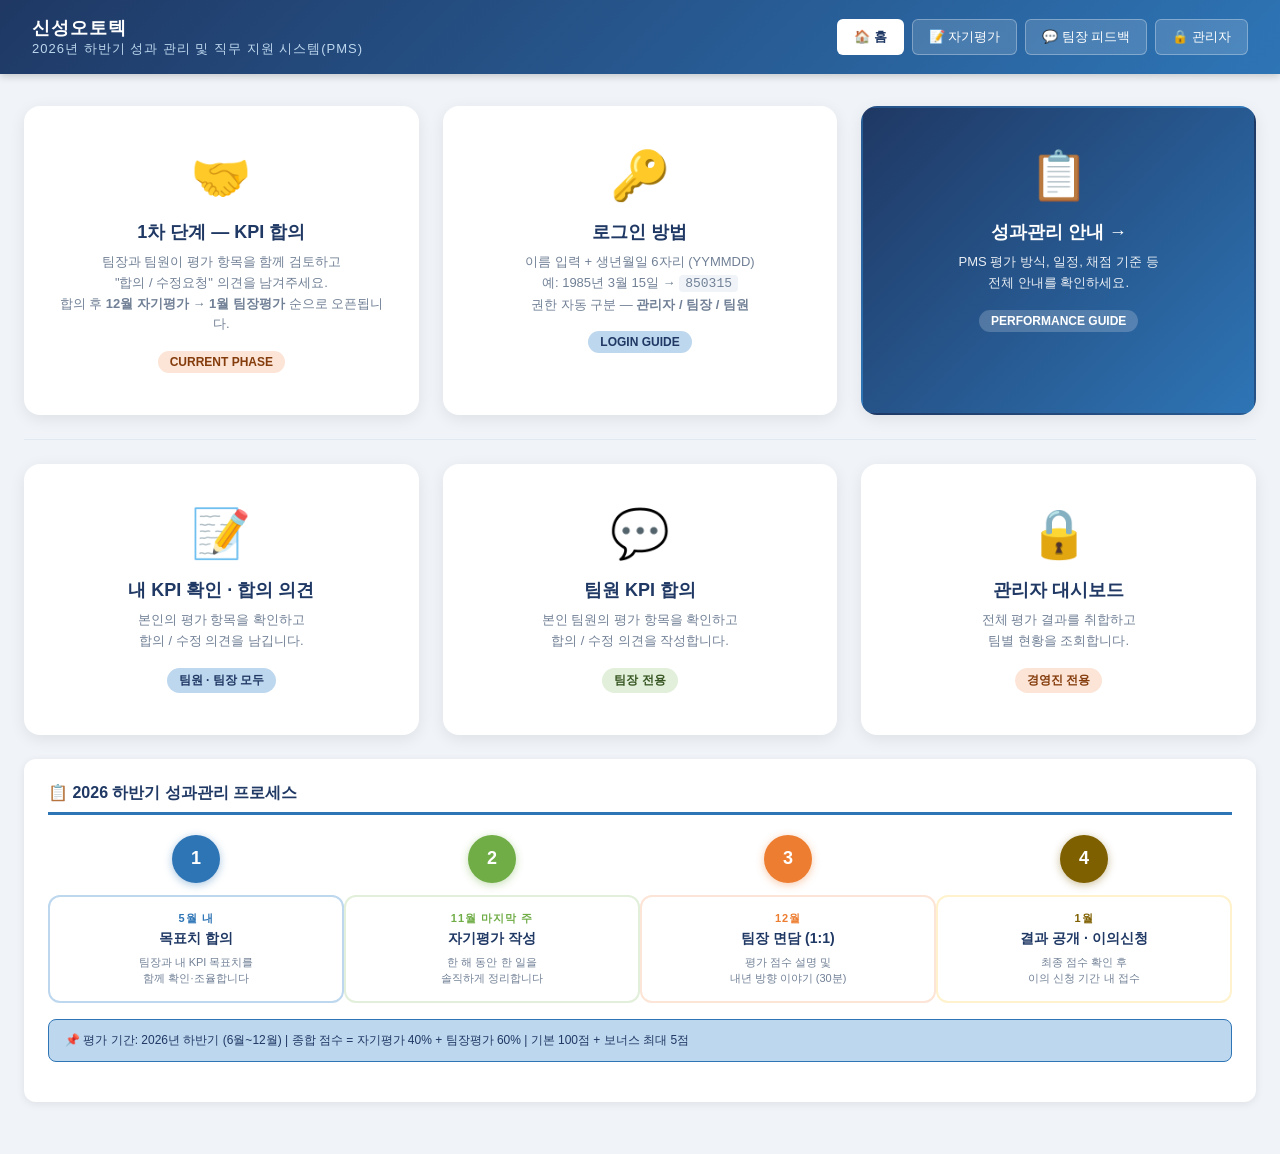
==== commit 5079281b: "Unify top 3 info banners with home-card style, blue gradient for guide Co-Authored-By: Claude Opus 4" ====
--- a/eval/index.html
+++ b/eval/index.html
@@ -27,38 +27,36 @@
 <!-- ══════════════════════════════════════════════ -->
 <main id="page-home">
   <!-- ▼ 상단 3-박스 안내 (1차 단계 / 로그인 방법 / 성과관리 가이드) -->
-  <div style="display:grid;grid-template-columns:repeat(3,1fr);gap:16px;margin-bottom:20px;">
+  <div class="home-grid" style="margin-top:0;margin-bottom:8px;">
 
     <!-- 1차 단계 -->
-    <div style="background:linear-gradient(135deg,#fff4e6,#ffe0b3);border-left:6px solid #ED7D31;border-radius:10px;padding:18px 20px;display:flex;flex-direction:column;">
-      <div style="font-size:11px;color:#9C5400;font-weight:700;letter-spacing:1.5px;">CURRENT PHASE</div>
-      <div style="font-size:16px;font-weight:bold;color:#7F3300;margin-top:4px;">🤝 1차 단계 — KPI 합의</div>
-      <div style="font-size:12px;color:#5a3000;margin-top:8px;line-height:1.6;">
-        팀장과 팀원이 평가 항목을 함께 검토하고 "합의 / 수정요청" 의견을 남겨주세요.<br>
-        합의 완료 후 <b>12월 자기평가 → 1월 팀장평가</b> 순으로 점수 입력이 오픈됩니다.
-      </div>
+    <div class="home-card" style="cursor:default;">
+      <div class="icon">🤝</div>
+      <h2>1차 단계 — KPI 합의</h2>
+      <p>팀장과 팀원이 평가 항목을 함께 검토하고<br>"합의 / 수정요청" 의견을 남겨주세요.<br>
+        합의 후 <b>12월 자기평가 → 1월 팀장평가</b> 순으로 오픈됩니다.</p>
+      <div class="badge" style="background:#FCE4D6;color:#843C0C;">CURRENT PHASE</div>
     </div>
 
     <!-- 로그인 방법 -->
-    <div style="background:#f0f7ff;border:1px solid #BDD7EE;border-left:6px solid #2E75B6;border-radius:10px;padding:18px 20px;display:flex;flex-direction:column;color:#1F3864;">
-      <div style="font-size:11px;color:#2E75B6;font-weight:700;letter-spacing:1.5px;">LOGIN GUIDE</div>
-      <div style="font-size:16px;font-weight:bold;margin-top:4px;">🔑 로그인 방법</div>
-      <div style="font-size:12px;margin-top:8px;line-height:1.6;">
-        이름 입력 + 생년월일 6자리 (YYMMDD)<br>
-        예: 1985년 3월 15일 → <code style="background:#fff;padding:1px 6px;border-radius:4px;">850315</code><br>
-        <span style="color:#4a5568;">권한 자동 구분 — <b>관리자 / 팀장 / 팀원</b></span>
-      </div>
-    </div>
-
-    <!-- 성과관리 가이드 -->
-    <a href="guide.html" target="_blank"
-       style="text-decoration:none;background:linear-gradient(135deg,#1F3864,#2E75B6);border-radius:10px;padding:18px 20px;color:white;box-shadow:0 4px 16px rgba(31,56,100,0.25);transition:transform 0.2s;display:flex;flex-direction:column;"
-       onmouseover="this.style.transform='translateY(-2px)'" onmouseout="this.style.transform='none'">
-      <div style="font-size:11px;opacity:0.7;letter-spacing:1.5px;">PERFORMANCE GUIDE</div>
-      <div style="font-size:16px;font-weight:bold;margin-top:4px;">📋 성과관리 안내 →</div>
-      <div style="font-size:12px;opacity:0.9;margin-top:8px;line-height:1.6;">
-        PMS 평가 방식, 일정, 채점 기준 등 전체 안내를 확인하세요.
-      </div>
+    <div class="home-card" style="cursor:default;">
+      <div class="icon">🔑</div>
+      <h2>로그인 방법</h2>
+      <p>이름 입력 + 생년월일 6자리 (YYMMDD)<br>
+        예: 1985년 3월 15일 → <code style="background:#f0f4f8;padding:1px 6px;border-radius:4px;">850315</code><br>
+        권한 자동 구분 — <b>관리자 / 팀장 / 팀원</b></p>
+      <div class="badge" style="background:#BDD7EE;color:#1F3864;">LOGIN GUIDE</div>
+    </div>
+
+    <!-- 성과관리 가이드 (차별점 — 푸른 계열) -->
+    <a href="guide.html" target="_blank" class="home-card"
+       style="background:linear-gradient(135deg,#1F3864,#2E75B6);color:white;text-decoration:none;display:block;">
+      <div class="icon">📋</div>
+      <h2 style="color:white;">성과관리 안내 →</h2>
+      <p style="color:rgba(255,255,255,0.9);">
+        PMS 평가 방식, 일정, 채점 기준 등<br>전체 안내를 확인하세요.
+      </p>
+      <div class="badge" style="background:rgba(255,255,255,0.2);color:white;">PERFORMANCE GUIDE</div>
     </a>
 
   </div>
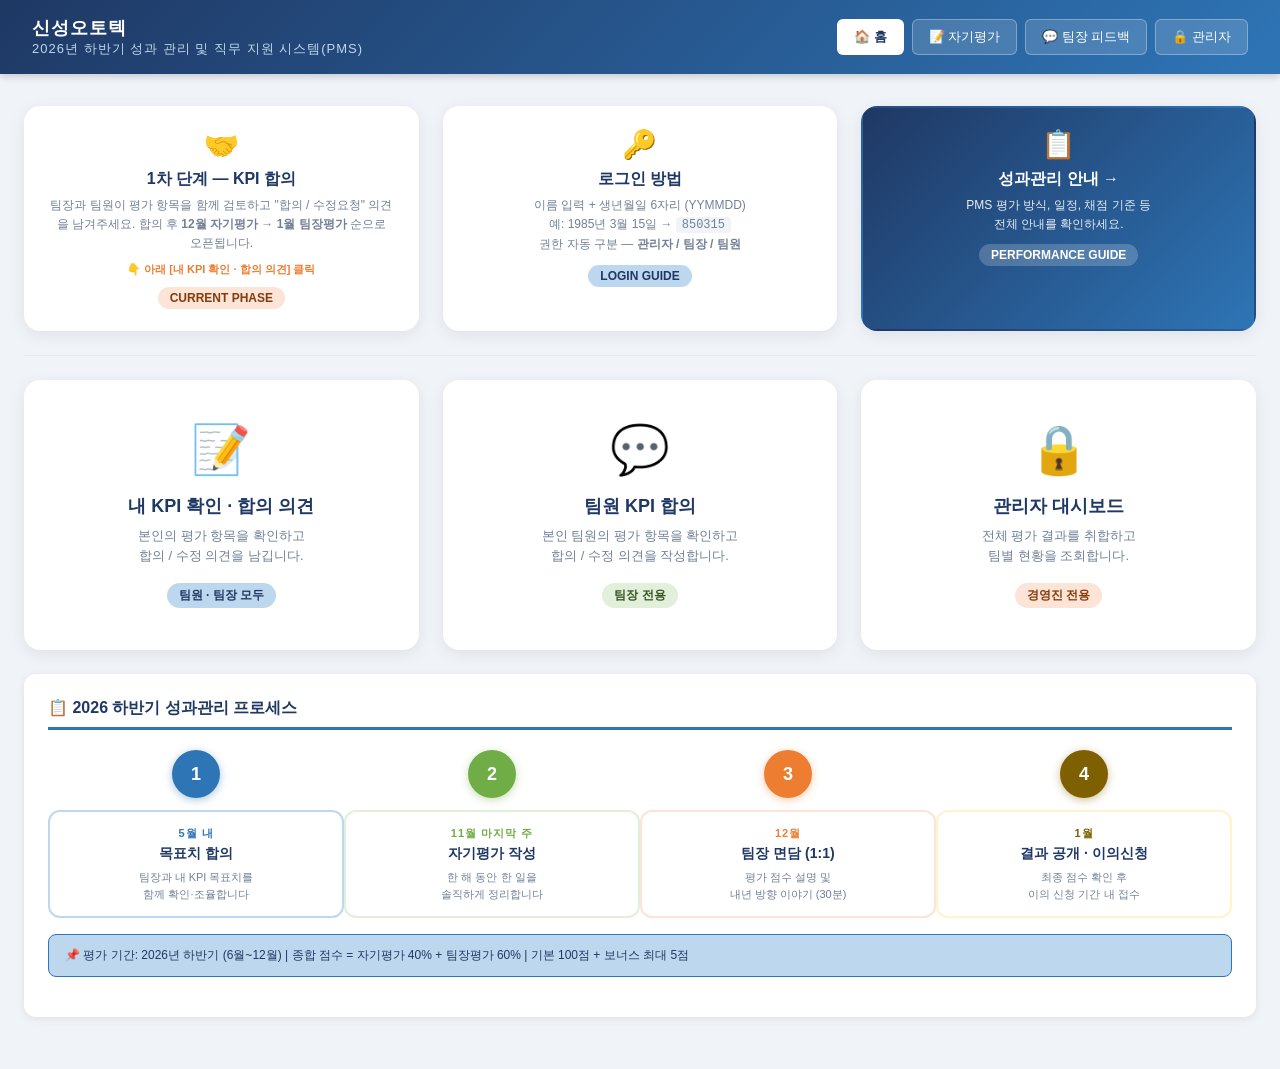
==== commit 2f5fbc18: "Slim top info banners, add 'click below' hint to phase card Co-Authored-By: Claude Opus 4.6 (1M cont" ====
--- a/eval/index.html
+++ b/eval/index.html
@@ -30,33 +30,34 @@
   <div class="home-grid" style="margin-top:0;margin-bottom:8px;">
 
     <!-- 1차 단계 -->
-    <div class="home-card" style="cursor:default;">
-      <div class="icon">🤝</div>
-      <h2>1차 단계 — KPI 합의</h2>
-      <p>팀장과 팀원이 평가 항목을 함께 검토하고<br>"합의 / 수정요청" 의견을 남겨주세요.<br>
+    <div class="home-card" style="cursor:default;padding:20px 24px;">
+      <div style="font-size:28px;margin-bottom:8px;">🤝</div>
+      <h2 style="font-size:16px;margin-bottom:6px;">1차 단계 — KPI 합의</h2>
+      <p style="font-size:12px;">팀장과 팀원이 평가 항목을 함께 검토하고 "합의 / 수정요청" 의견을 남겨주세요.
         합의 후 <b>12월 자기평가 → 1월 팀장평가</b> 순으로 오픈됩니다.</p>
-      <div class="badge" style="background:#FCE4D6;color:#843C0C;">CURRENT PHASE</div>
+      <div style="margin-top:8px;font-size:11px;color:#ED7D31;font-weight:600;">👇 아래 [내 KPI 확인 · 합의 의견] 클릭</div>
+      <div class="badge" style="background:#FCE4D6;color:#843C0C;margin-top:10px;">CURRENT PHASE</div>
     </div>
 
     <!-- 로그인 방법 -->
-    <div class="home-card" style="cursor:default;">
-      <div class="icon">🔑</div>
-      <h2>로그인 방법</h2>
-      <p>이름 입력 + 생년월일 6자리 (YYMMDD)<br>
+    <div class="home-card" style="cursor:default;padding:20px 24px;">
+      <div style="font-size:28px;margin-bottom:8px;">🔑</div>
+      <h2 style="font-size:16px;margin-bottom:6px;">로그인 방법</h2>
+      <p style="font-size:12px;">이름 입력 + 생년월일 6자리 (YYMMDD)<br>
         예: 1985년 3월 15일 → <code style="background:#f0f4f8;padding:1px 6px;border-radius:4px;">850315</code><br>
         권한 자동 구분 — <b>관리자 / 팀장 / 팀원</b></p>
-      <div class="badge" style="background:#BDD7EE;color:#1F3864;">LOGIN GUIDE</div>
+      <div class="badge" style="background:#BDD7EE;color:#1F3864;margin-top:10px;">LOGIN GUIDE</div>
     </div>
 
     <!-- 성과관리 가이드 (차별점 — 푸른 계열) -->
     <a href="guide.html" target="_blank" class="home-card"
-       style="background:linear-gradient(135deg,#1F3864,#2E75B6);color:white;text-decoration:none;display:block;">
-      <div class="icon">📋</div>
-      <h2 style="color:white;">성과관리 안내 →</h2>
-      <p style="color:rgba(255,255,255,0.9);">
+       style="background:linear-gradient(135deg,#1F3864,#2E75B6);color:white;text-decoration:none;display:block;padding:20px 24px;">
+      <div style="font-size:28px;margin-bottom:8px;">📋</div>
+      <h2 style="color:white;font-size:16px;margin-bottom:6px;">성과관리 안내 →</h2>
+      <p style="color:rgba(255,255,255,0.9);font-size:12px;">
         PMS 평가 방식, 일정, 채점 기준 등<br>전체 안내를 확인하세요.
       </p>
-      <div class="badge" style="background:rgba(255,255,255,0.2);color:white;">PERFORMANCE GUIDE</div>
+      <div class="badge" style="background:rgba(255,255,255,0.2);color:white;margin-top:10px;">PERFORMANCE GUIDE</div>
     </a>
 
   </div>
